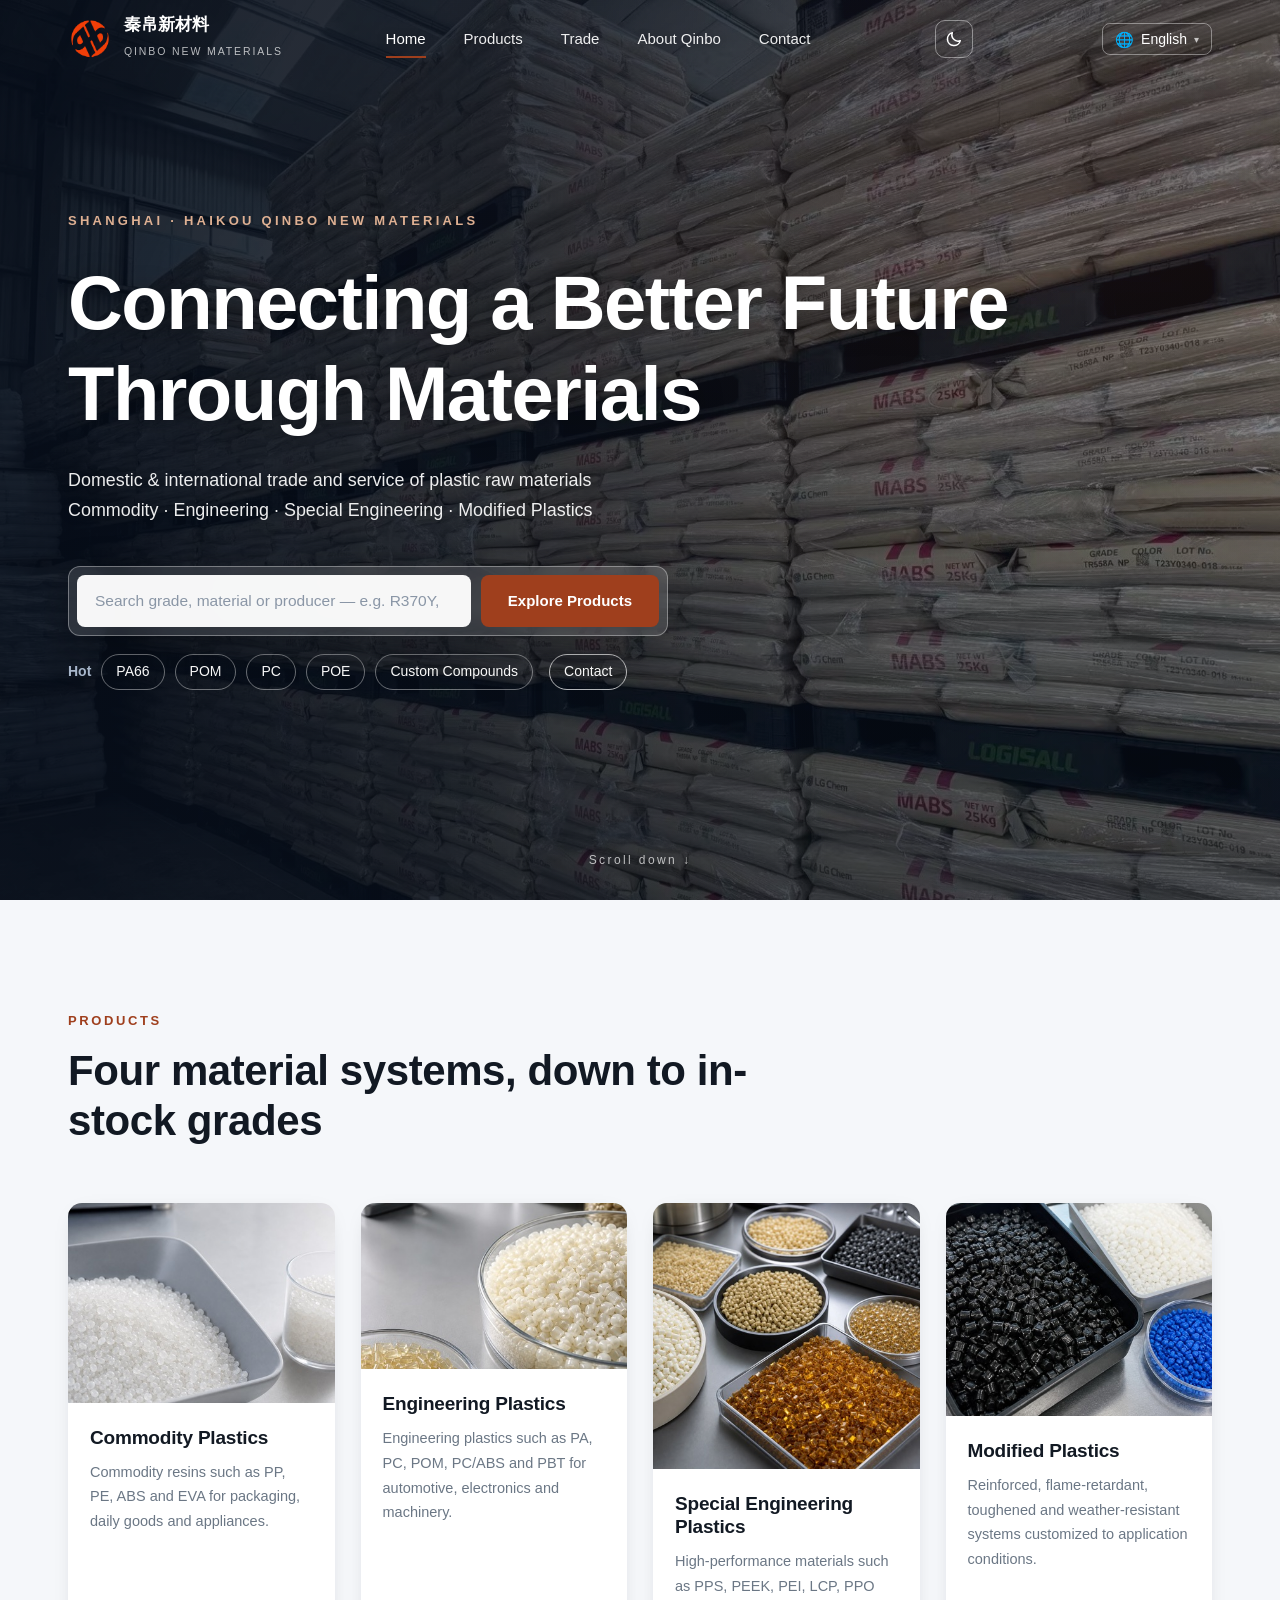
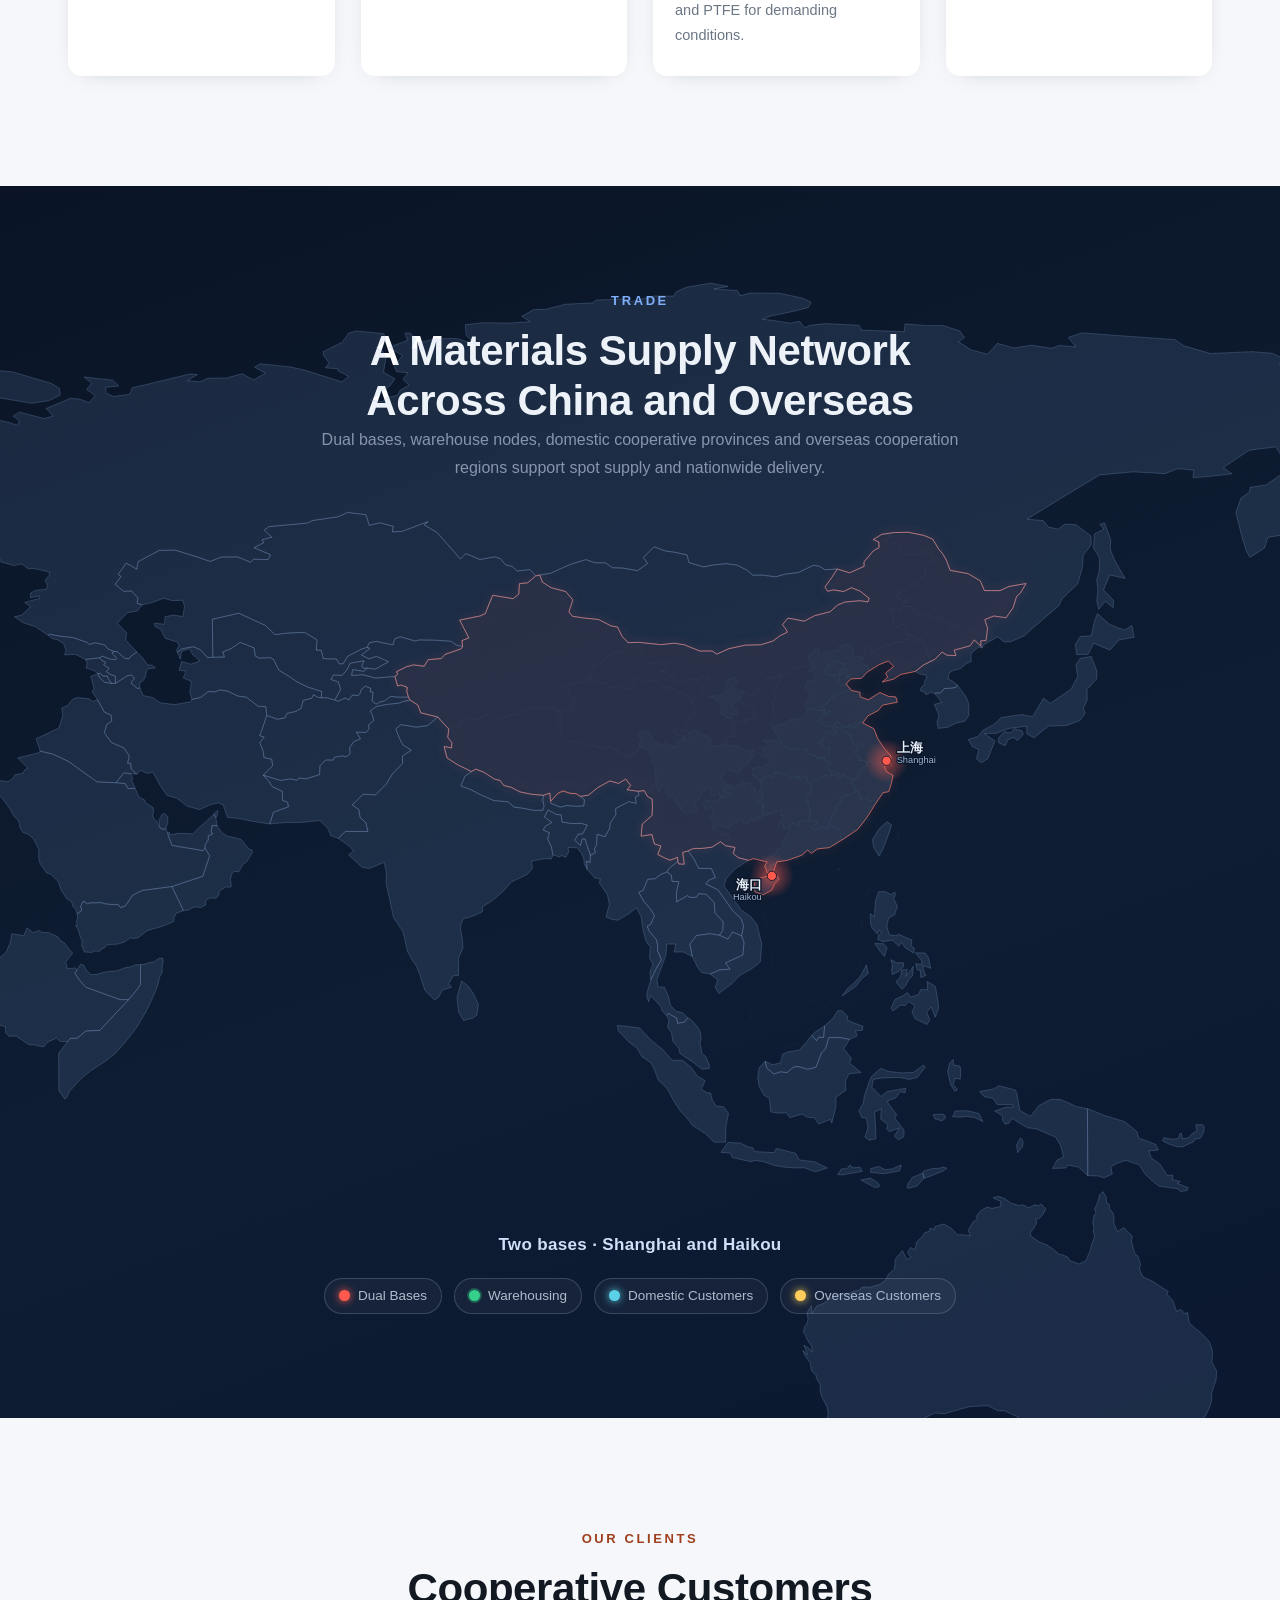
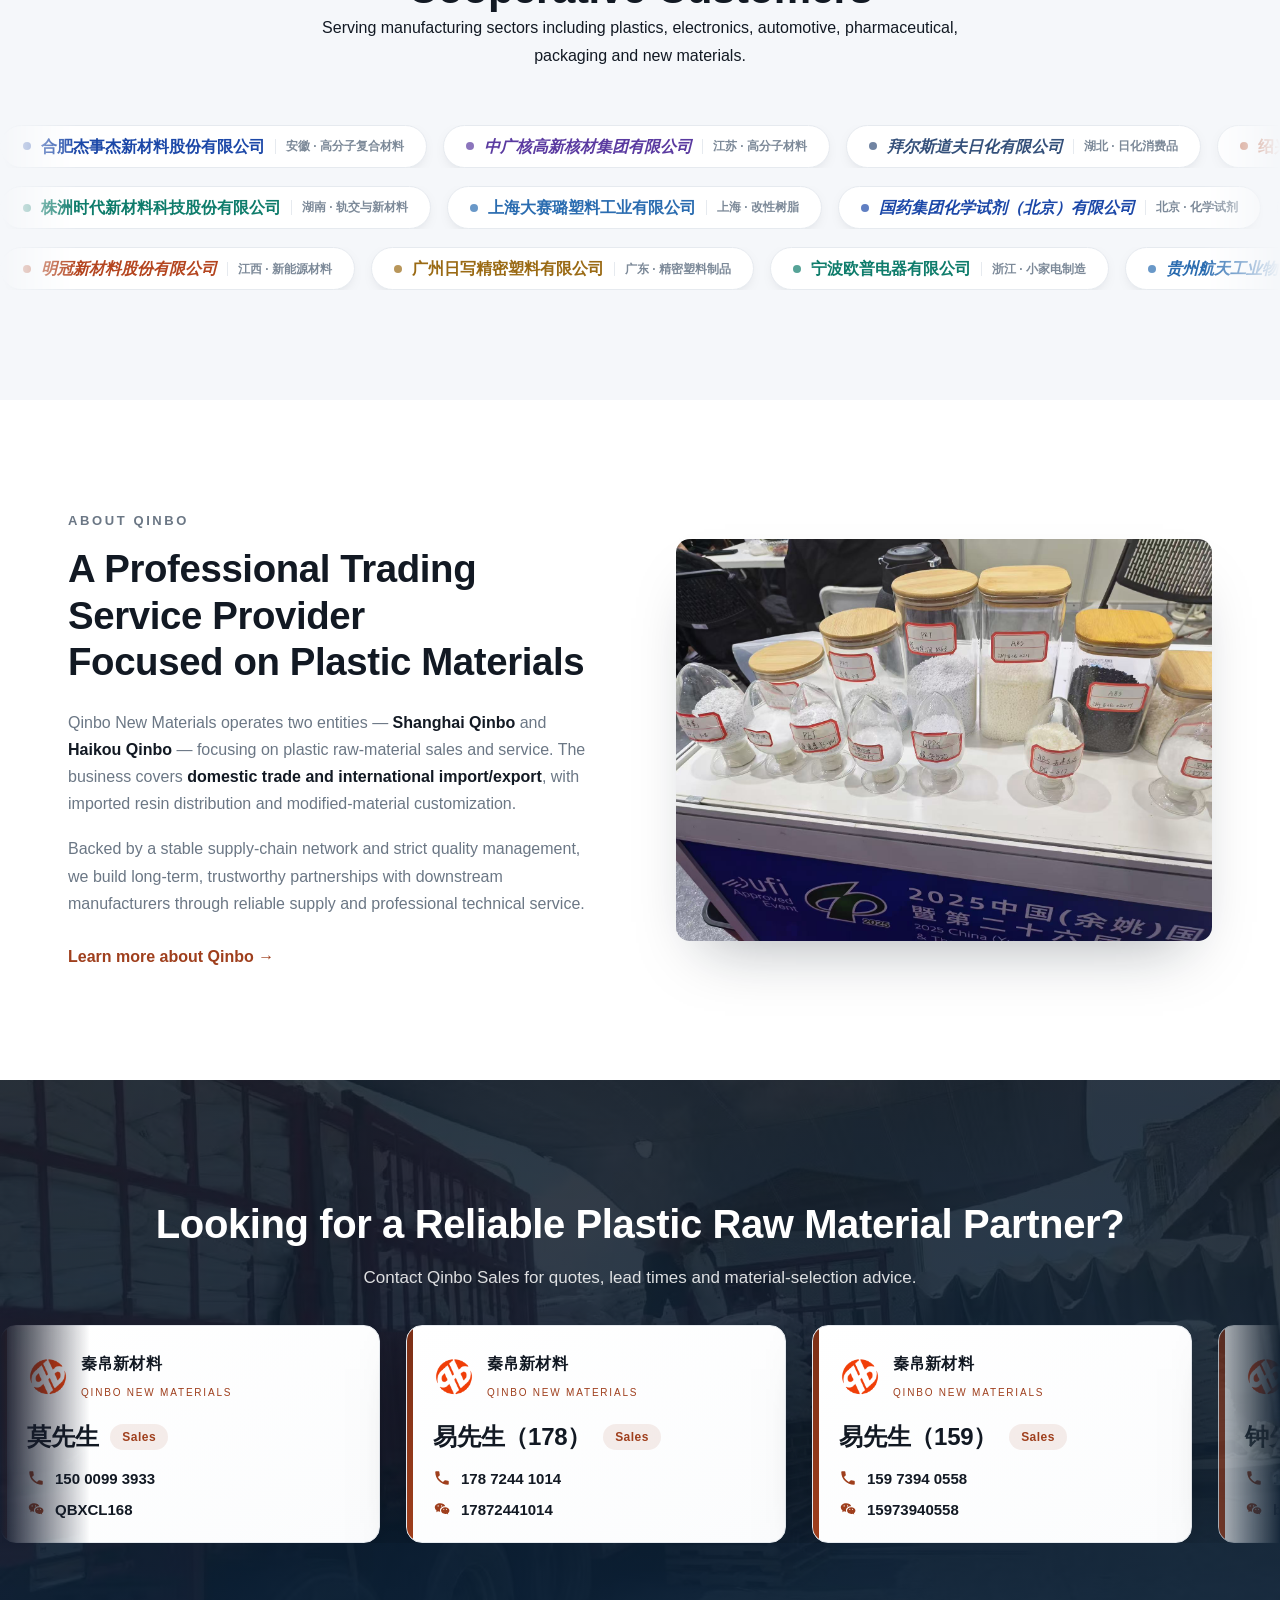
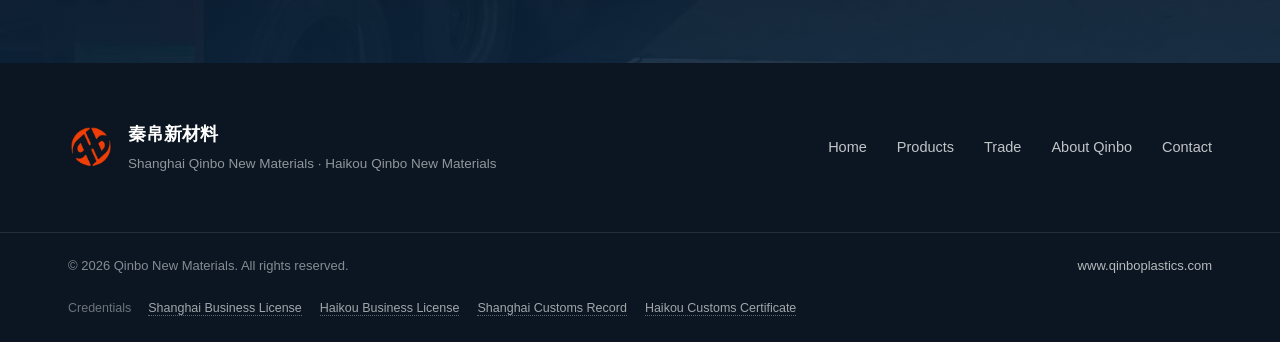
==== en/index.html @ c280f5f9 "Add theme toggle and homepage contact cards" ====
<!DOCTYPE html>
<html lang="en">
<head>
<meta charset="UTF-8" />
<meta name="viewport" content="width=device-width, initial-scale=1.0" />
<base href="../" />
<script>window.QB_LANG_HINT="en";</script>
<title>Qinbo New Materials | Plastic Raw Materials & Resin Trading Supplier</title>
<meta name="description" content="Qinbo New Materials supplies plastic raw materials for domestic and international trade, covering commodity plastics, engineering plastics, special engineering plastics and modified plastics with in-stock resin grades." />
<meta name="keywords" content="Qinbo New Materials,Qinbo Plastics,plastic raw materials,resin supplier,plastic supplier,engineering plastics,modified plastics,commodity plastics,plastic import export,China plastic trader" />
<meta name="robots" content="index, follow" />
<meta name="author" content="秦帛新材料" />
<link rel="canonical" href="https://www.qinboplastics.com/en/" />
<link rel="alternate" hreflang="zh-CN" href="https://www.qinboplastics.com/" />
<link rel="alternate" hreflang="en" href="https://www.qinboplastics.com/en/" />
<link rel="alternate" hreflang="x-default" href="https://www.qinboplastics.com/" />
<!-- Open Graph -->
<meta property="og:type" content="website" />
<meta property="og:site_name" content="秦帛新材料 QINBO NEW MATERIALS" />
<meta property="og:title" content="Qinbo New Materials | Plastic Raw Materials Supplier" />
<meta property="og:description" content="Plastic raw material supply, domestic and international resin trade, in-stock grades and material support." />
<meta property="og:url" content="https://www.qinboplastics.com/en/" />
<meta property="og:image" content="https://www.qinboplastics.com/assets/img/photos/real/hero-warehouse.jpg" />
<meta property="og:locale" content="en_US" />
<meta property="og:locale:alternate" content="zh_CN" />
<meta name="twitter:card" content="summary_large_image" />
<link rel="icon" href="assets/img/favicon.ico" sizes="any" />
<link rel="icon" type="image/png" href="assets/img/favicon-512.png" />
<link rel="apple-touch-icon" href="assets/img/apple-touch-icon.png" />
<link rel="stylesheet" href="assets/css/style.css" />
<script type="application/ld+json">
{
  "@context": "https://schema.org",
  "@type": "Organization",
  "name": "秦帛新材料",
  "alternateName": "QINBO NEW MATERIALS",
  "url": "https://www.qinboplastics.com/",
  "logo": "https://www.qinboplastics.com/assets/img/logo-classic.png",
  "description": "专注塑料原料的国内外贸易与服务，按通用塑料、工程塑料、特种工程塑料、改性塑料四大体系展示现货牌号。",
  "location": [
    { "@type": "Place", "name": "上海秦帛新材料", "address": { "@type": "PostalAddress", "addressLocality": "上海", "addressCountry": "CN" } },
    { "@type": "Place", "name": "海口秦帛新材料", "address": { "@type": "PostalAddress", "addressLocality": "海口", "addressCountry": "CN" } }
  ],
  "knowsAbout": ["塑料原料","通用塑料","工程塑料","特种工程塑料","改性塑料","塑料进出口贸易"]
}
</script>
</head>
<body>

<!-- ===== 顶部导航 ===== -->
<header class="site-header" id="siteHeader">
  <div class="container nav-inner">
    <a href="/en/" class="brand"><span class="brand-mark"><img class="logo-light" src="assets/img/logo-classic.png" alt="秦帛新材料 QB" /><img class="logo-dark" src="assets/img/logo-classic.png" alt="" aria-hidden="true" /></span>
      <span class="brand-text"><strong>秦帛新材料</strong><em>QINBO NEW MATERIALS</em></span>
    </a>
    <nav class="nav-menu" id="navMenu">
      <a href="/en/" class="active" data-i18n="nav.home">Home</a>
      <a href="/en/products.html" data-i18n="nav.products">Products</a>
      <a href="/en/trade.html" data-i18n="nav.trade">Trade</a>
      <a href="/en/about.html" data-i18n="nav.about">About Qinbo</a>
      <a href="/en/contact.html" data-i18n="nav.contact">Contact</a>
    </nav>
    <div class="lang-switch" id="langSwitch"></div>
    <button class="nav-toggle" id="navToggle" aria-label="菜单"><span></span><span></span><span></span></button>
  </div>
</header>

<!-- ===== HERO ===== -->
<section class="hero">
  <div class="hero-media">
    <img src="assets/img/photos/real/hero-warehouse.jpg" alt="秦帛新材料 塑料原料仓储" />
    <div class="hero-overlay"></div>
  </div>
  <div class="container hero-content">
    <p class="hero-eyebrow">SHANGHAI · HAIKOU QINBO NEW MATERIALS</p>
    <h1 data-i18n="home.heroTitle">Connecting a Better Future<br/>Through Materials</h1>
    <p class="hero-sub" data-i18n="home.heroSub">Domestic & international trade and service of plastic raw materials<br/>Commodity · Engineering · Special Engineering · Modified Plastics</p>
    <form class="hero-search" id="heroSearch" action="products.html" method="get" role="search">
      <input type="search" name="q" id="heroSearchInput" autocomplete="off"
        aria-label="搜索产品" data-i18n-attr="placeholder:home.searchPh"
        placeholder="Search grade, material or producer — e.g. R370Y, 8150, M90-44, Chimei" />
      <button type="submit" class="btn btn-primary" data-i18n="home.heroBtnProducts">Explore Products</button>
    </form>
    <div class="hero-quick">
      <span class="hq-label" data-i18n="home.hot">Hot</span>
      <a href="/en/products.html?q=PA66">PA66</a>
      <a href="/en/products.html?q=POM">POM</a>
      <a href="/en/products.html?q=PC">PC</a>
      <a href="/en/products.html?q=POE">POE</a>
      <a href="/en/products.html?cat=modified" data-i18n="home.hqCustom">Custom Compounds</a>
      <a href="/en/contact.html" class="hq-contact" data-i18n="nav.contact">Contact</a>
    </div>
  </div>
  <div class="hero-scroll" data-i18n="home.scroll">Scroll down ↓</div>
</section>

<!-- ===== 产品中心 ===== -->
<section class="section section-products" id="products">
  <div class="container">
    <div class="section-head reveal">
      <p class="eyebrow" data-i18n="nav.products">Products</p>
      <h2 data-i18n="home.productsTitle">Four material systems, down to in-stock grades</h2>
    </div>
    <div class="product-grid">
      <a href="/en/products.html?cat=commodity" class="product-card reveal">
        <div class="product-img"><img src="assets/img/photos/thumbs/category-commodity-thumb.jpg" width="420" height="420" loading="lazy" decoding="async" alt="通用塑料" /></div>
        <div class="product-body"><h3 data-i18n="cat.general.name">Commodity Plastics</h3><p data-i18n="cat.general.brief">Commodity resins such as PP, PE, ABS and EVA for packaging, daily goods and appliances.</p></div>
      </a>
      <a href="/en/products.html?cat=engineering" class="product-card reveal">
        <div class="product-img"><img src="assets/img/photos/thumbs/category-engineering-thumb.jpg" width="420" height="420" loading="lazy" decoding="async" alt="工程塑料" /></div>
        <div class="product-body"><h3 data-i18n="cat.engineering.name">Engineering Plastics</h3><p data-i18n="cat.engineering.brief">Engineering plastics such as PA, PC, POM, PC/ABS and PBT for automotive, electronics and machinery.</p></div>
      </a>
      <a href="/en/products.html?cat=special" class="product-card reveal">
        <div class="product-img"><img src="assets/img/photos/thumbs/category-special-thumb.jpg" width="420" height="420" loading="lazy" decoding="async" alt="特种工程塑料" /></div>
        <div class="product-body"><h3 data-i18n="cat.special.name">Special Engineering Plastics</h3><p data-i18n="cat.special.brief">High-performance materials such as PPS, PEEK, PEI, LCP, PPO and PTFE for demanding conditions.</p></div>
      </a>
      <a href="/en/products.html?cat=modified" class="product-card reveal">
        <div class="product-img"><img src="assets/img/photos/thumbs/category-modified-thumb.jpg" width="420" height="420" loading="lazy" decoding="async" alt="改性塑料" /></div>
        <div class="product-body"><h3 data-i18n="cat.modified.name">Modified Plastics</h3><p data-i18n="cat.modified.brief">Reinforced, flame-retardant, toughened and weather-resistant systems customized to application conditions.</p></div>
      </a>
    </div>
  </div>
</section>

<!-- ===== 国内外贸易 ===== -->
<section class="section-map">
  <div class="container">
    <div class="section-head reveal" style="text-align:center;margin-left:auto;margin-right:auto">
      <p class="eyebrow" data-i18n="nav.trade">Trade</p>
      <h2 data-i18n="home.tradeTitle">A Materials Supply Network Across China and Overseas</h2>
      <p data-i18n="home.tradeP">Dual bases, warehouse nodes, domestic cooperative provinces and overseas cooperation regions support spot supply and nationwide delivery.</p>
    </div>
    <div class="qbmap-wrap reveal">
      <div id="qbMap"></div>
      <p class="qbmap-caption" data-qbmap-caption>&nbsp;</p>
      <div class="qbmap-stages" hidden aria-hidden="true">
        <span data-qbmap-stage data-i18n="trade.mapStage1">Two bases · Shanghai and Haikou</span>
        <span data-qbmap-stage data-i18n="trade.mapStage2">Warehouse nodes · East China and Haikou delivery coordination</span>
        <span data-qbmap-stage data-i18n="trade.mapStage3">Domestic customers · cooperative provinces highlighted</span>
        <span data-qbmap-stage data-i18n="trade.mapStage4">Overseas customers · connected with major original manufacturers</span>
      </div>
      <div class="qbmap-legend" aria-label="供应版图筛选">
        <button type="button" data-qbmap-filter="base"><i class="lg-base"></i><span data-i18n="trade.mapLegBase">Dual Bases</span></button>
        <button type="button" data-qbmap-filter="wh"><i class="lg-wh"></i><span data-i18n="trade.mapLegWh">Warehousing</span></button>
        <button type="button" data-qbmap-filter="dom"><i class="lg-dom"></i><span data-i18n="trade.mapLegDom">Domestic Customers</span></button>
        <button type="button" data-qbmap-filter="intl"><i class="lg-intl"></i><span data-i18n="trade.mapLegIntl">Overseas Customers</span></button>
      </div>
    </div>
  </div>
</section>

<section class="section section-products">
  <div class="container">
    <div class="section-head reveal" style="text-align:center;margin-left:auto;margin-right:auto">
      <p class="eyebrow" data-i18n="trade.clientsEyebrow">Our Clients</p>
      <h2 data-i18n="trade.clientsTitle">Cooperative Customers</h2>
      <p data-i18n="trade.clientsDesc">Serving manufacturing sectors including plastics, electronics, automotive, pharmaceutical, packaging and new materials.</p>
    </div>
  </div>
  <div class="clients-wall" id="clientsWall" aria-label="合作客户"></div>
</section>

<!-- ===== 关于秦帛 ===== -->
<section class="section section-about" id="about">
  <div class="container about-grid">
    <div class="about-text reveal">
      <p class="eyebrow" data-i18n="home.aboutEyebrow">About Qinbo</p>
      <h2 data-i18n="home.aboutTitle">A Professional Trading Service Provider<br/>Focused on Plastic Materials</h2>
      <p data-i18n="home.aboutP1">Qinbo New Materials operates two entities — <strong>Shanghai Qinbo</strong> and <strong>Haikou Qinbo</strong> — focusing on plastic raw-material sales and service. The business covers <strong>domestic trade and international import/export</strong>, with imported resin distribution and modified-material customization.</p>
      <p data-i18n="home.aboutP2">Backed by a stable supply-chain network and strict quality management, we build long-term, trustworthy partnerships with downstream manufacturers through reliable supply and professional technical service.</p>
      <a href="/en/about.html" class="link-arrow" data-i18n="home.aboutMore">Learn more about Qinbo →</a>
    </div>
    <div class="about-media reveal">
      <img src="assets/img/photos/real/about-expo.jpg" alt="秦帛新材料 展会与客户交流" />
    </div>
  </div>
</section>

<!-- ===== CTA ===== -->
<section class="section-cta">
  <div class="cta-media"><img src="assets/img/photos/real/cta-logistics.jpg" alt="" /><div class="cta-overlay"></div></div>
  <div class="container cta-content reveal">
    <h2 data-i18n="home.ctaTitle">Looking for a Reliable Plastic Raw Material Partner?</h2>
    <p data-i18n="home.ctaSub">Contact Qinbo Sales for quotes, lead times and material-selection advice.</p>
  </div>
  <div class="bcards-marquee cta-bcards reveal" data-business-cards aria-label="Sales business cards"></div>
</section>

<!-- ===== 页脚 ===== -->
<footer class="site-footer">
  <div class="container footer-inner">
    <div class="footer-brand">
      <span class="brand-mark"><img src="assets/img/logo-classic.png" alt="秦帛新材料" /></span>
      <div><strong>秦帛新材料</strong><p data-i18n="footer.subjects">Shanghai Qinbo New Materials · Haikou Qinbo New Materials</p></div>
    </div>
    <nav class="footer-nav">
      <a href="/en/" data-i18n="nav.home">Home</a>
      <a href="/en/products.html" data-i18n="nav.products">Products</a>
      <a href="/en/trade.html" data-i18n="nav.trade">Trade</a>
      <a href="/en/about.html" data-i18n="nav.about">About Qinbo</a>
      <a href="/en/contact.html" data-i18n="nav.contact">Contact</a>
    </nav>
  </div>
  <div class="footer-bottom"><div class="container">
    <span data-i18n="footer.copyright">© 2026 Qinbo New Materials. All rights reserved.</span>
    <span><a href="http://www.qinboplastics.com">www.qinboplastics.com</a></span>
  </div></div>
</footer>

<script src="assets/js/main.js"></script>
<script src="assets/js/i18n.js?v=20260615-seo"></script>
<script src="assets/js/map-data.js"></script>
<script src="assets/js/china-province-data.js"></script>
<script src="assets/data/clients.js"></script>
<script src="assets/js/map.js"></script>
<script src="assets/js/clients.js"></script>
</body>
</html>
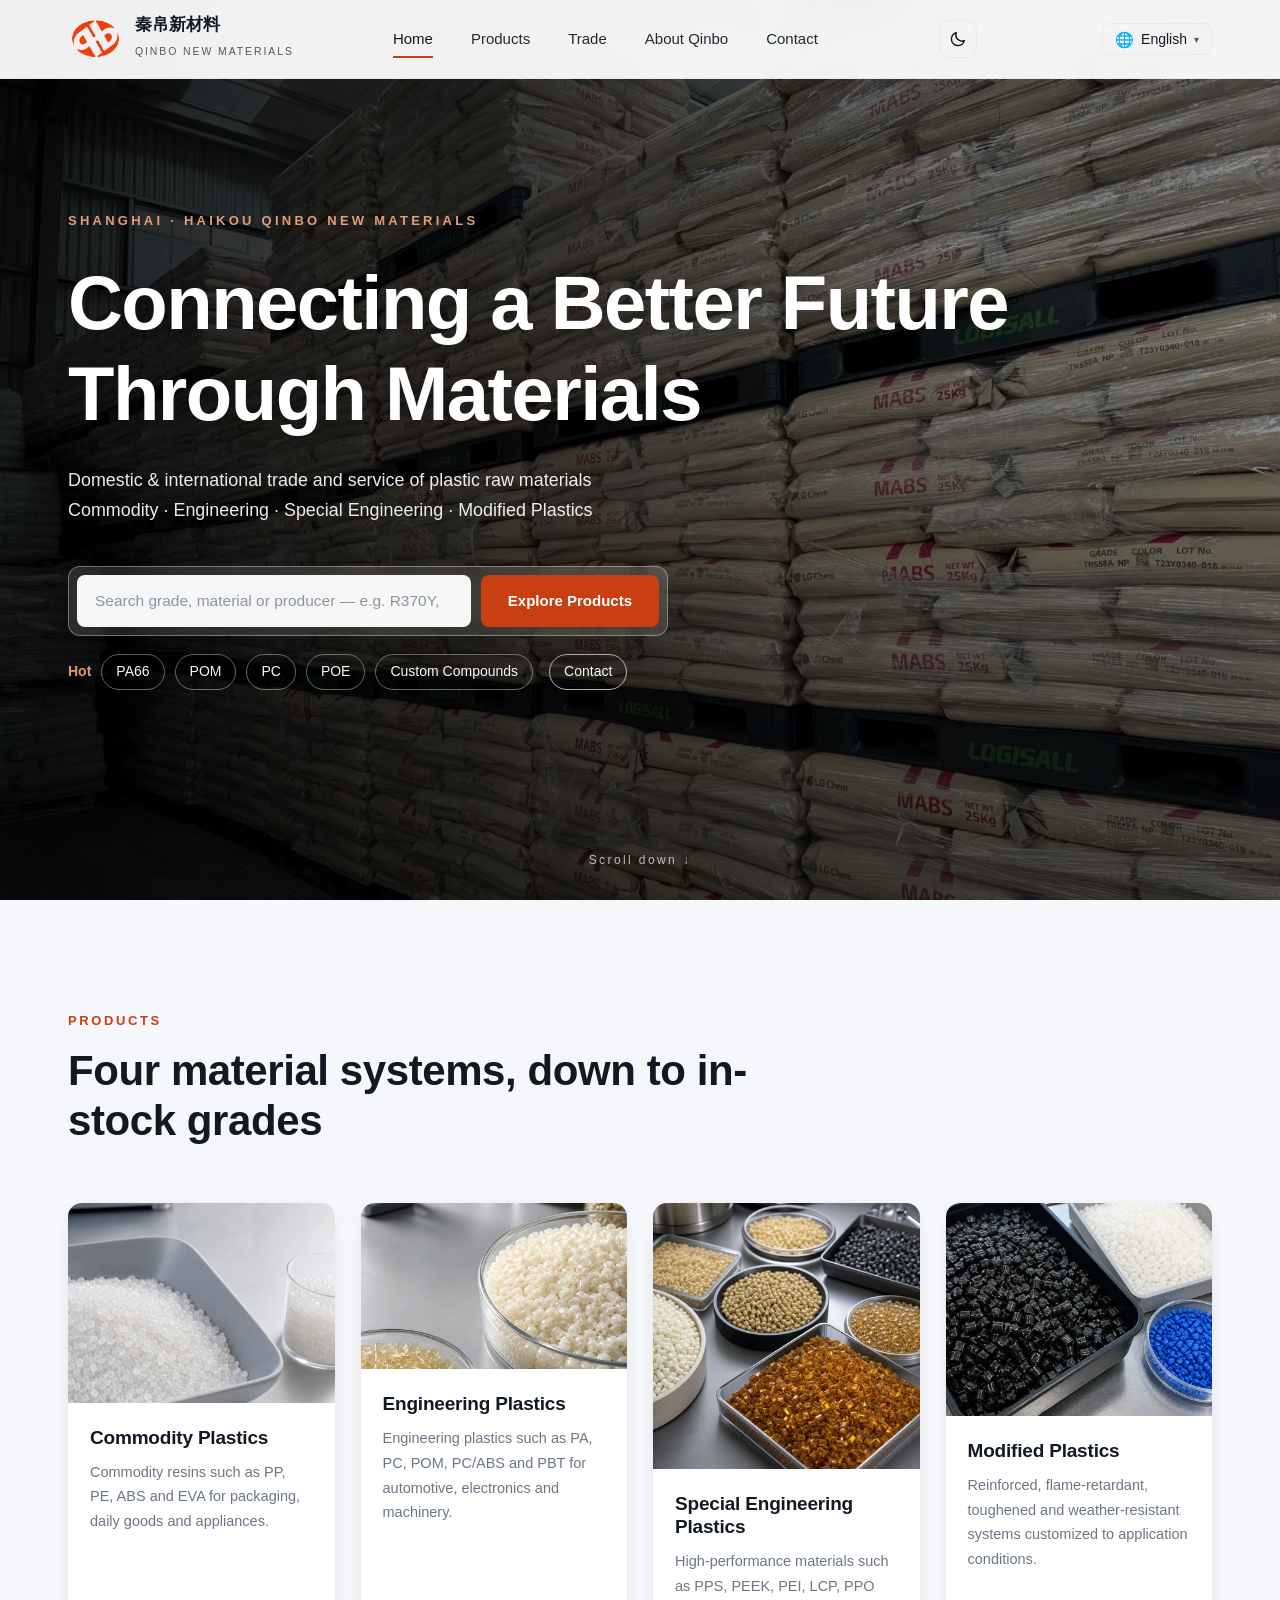
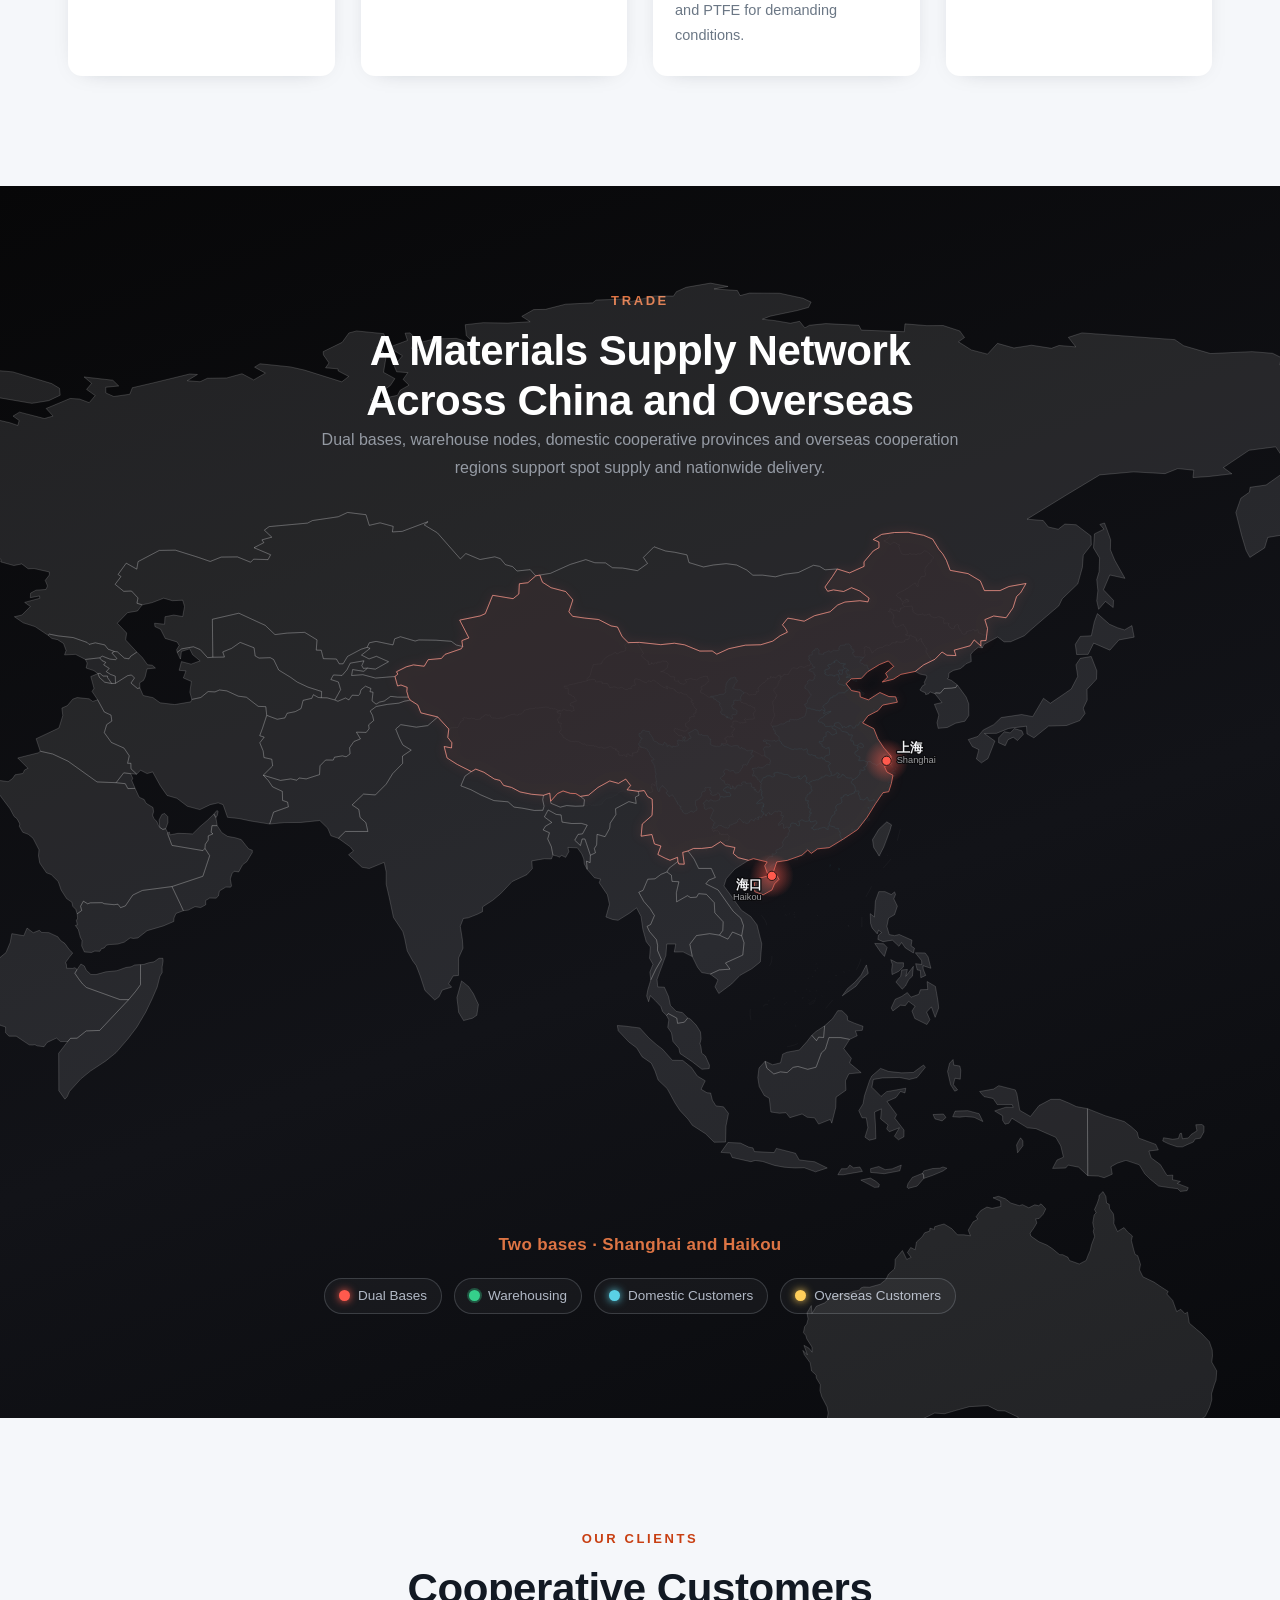
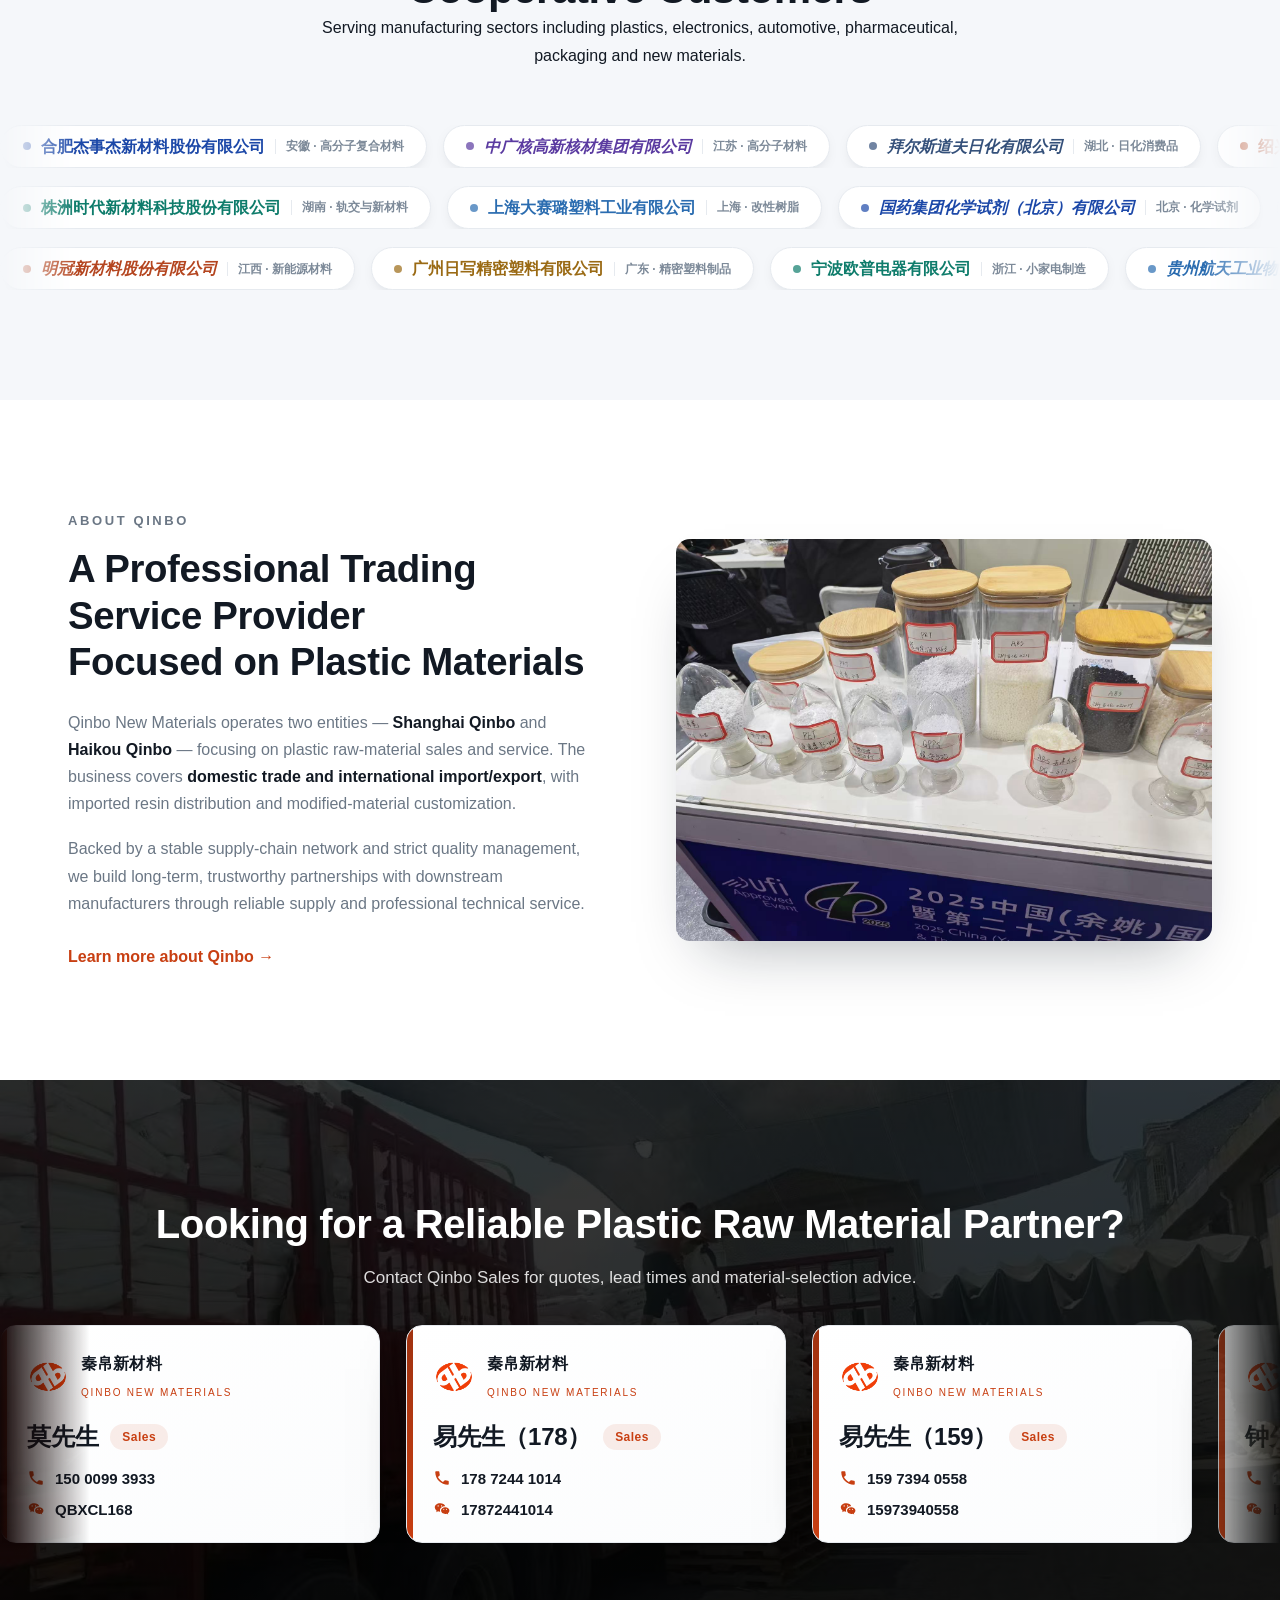
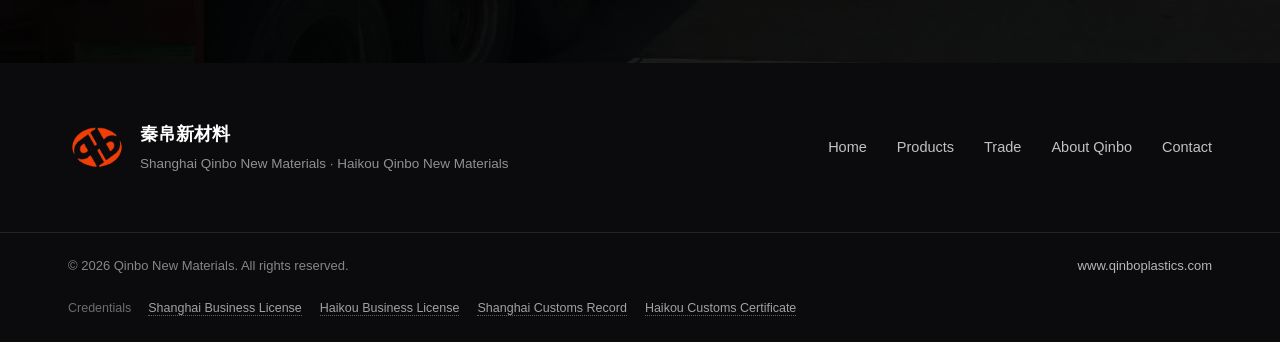
==== commit da943833: "style: refine theme colors and logos" ====
--- a/en/index.html
+++ b/en/index.html
@@ -27,7 +27,7 @@
 <link rel="icon" href="assets/img/favicon.ico" sizes="any" />
 <link rel="icon" type="image/png" href="assets/img/favicon-512.png" />
 <link rel="apple-touch-icon" href="assets/img/apple-touch-icon.png" />
-<link rel="stylesheet" href="assets/css/style.css" />
+<link rel="stylesheet" href="assets/css/style.css?v=20260617-theme" />
 <script type="application/ld+json">
 {
   "@context": "https://schema.org",
@@ -75,7 +75,7 @@
     <p class="hero-eyebrow">SHANGHAI · HAIKOU QINBO NEW MATERIALS</p>
     <h1 data-i18n="home.heroTitle">Connecting a Better Future<br/>Through Materials</h1>
     <p class="hero-sub" data-i18n="home.heroSub">Domestic & international trade and service of plastic raw materials<br/>Commodity · Engineering · Special Engineering · Modified Plastics</p>
-    <form class="hero-search" id="heroSearch" action="products.html" method="get" role="search">
+    <form class="hero-search" id="heroSearch" action="/en/products.html" method="get" role="search">
       <input type="search" name="q" id="heroSearchInput" autocomplete="off"
         aria-label="搜索产品" data-i18n-attr="placeholder:home.searchPh"
         placeholder="Search grade, material or producer — e.g. R370Y, 8150, M90-44, Chimei" />
@@ -207,7 +207,7 @@
   </div></div>
 </footer>
 
-<script src="assets/js/main.js"></script>
+<script src="assets/js/main.js?v=20260617-theme"></script>
 <script src="assets/js/i18n.js?v=20260615-seo"></script>
 <script src="assets/js/map-data.js"></script>
 <script src="assets/js/china-province-data.js"></script>
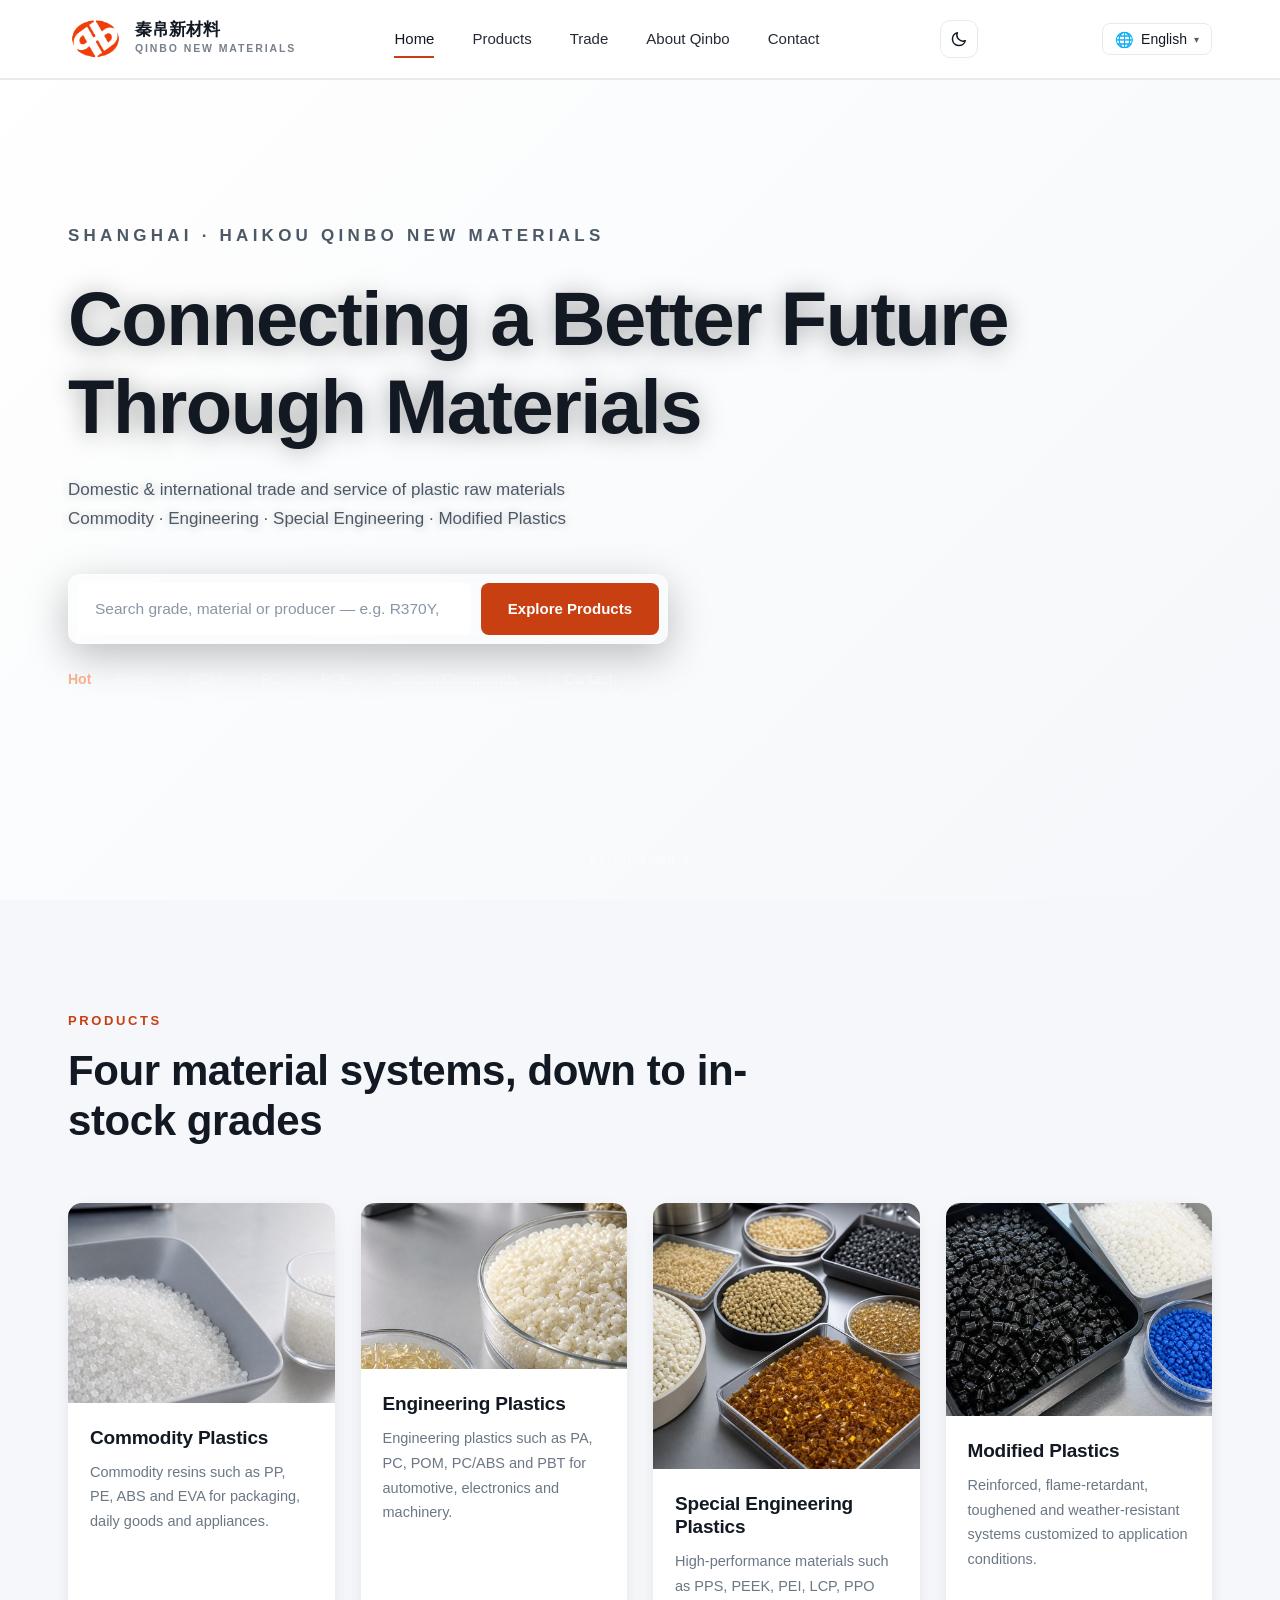
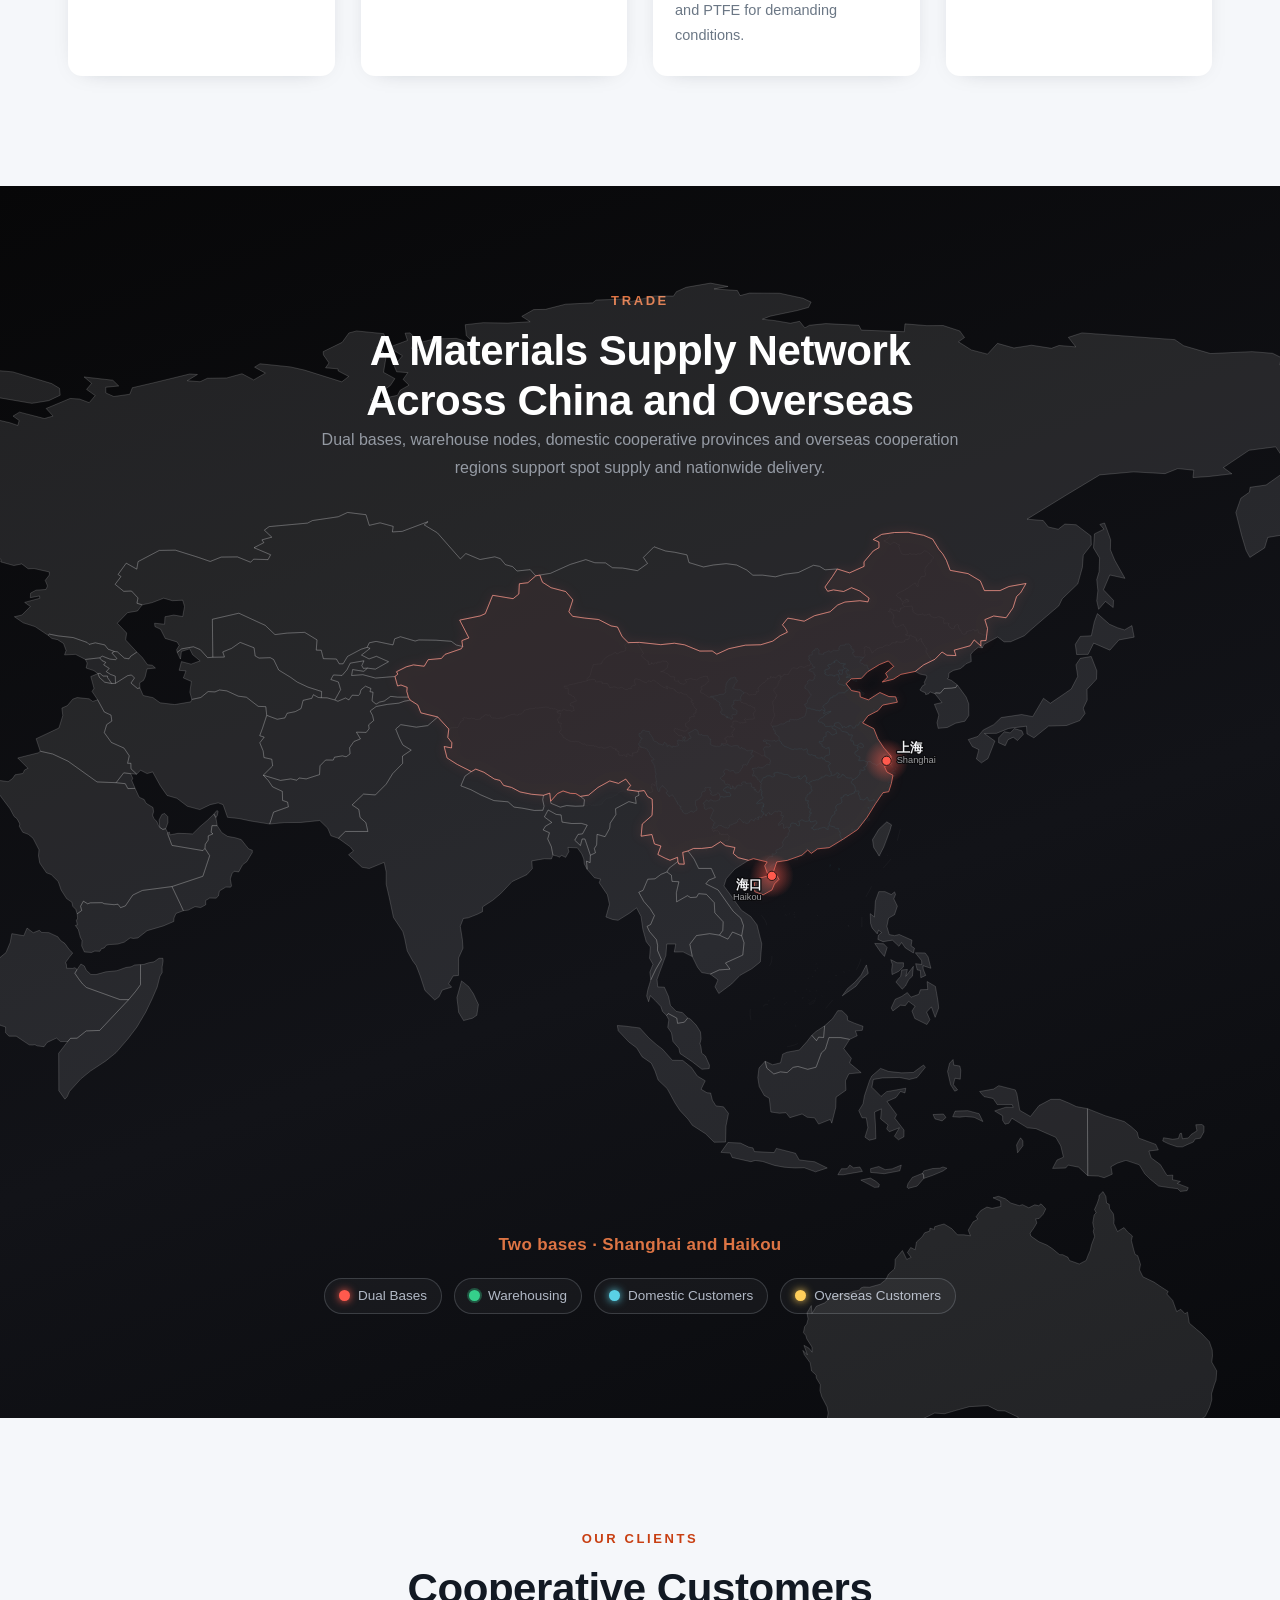
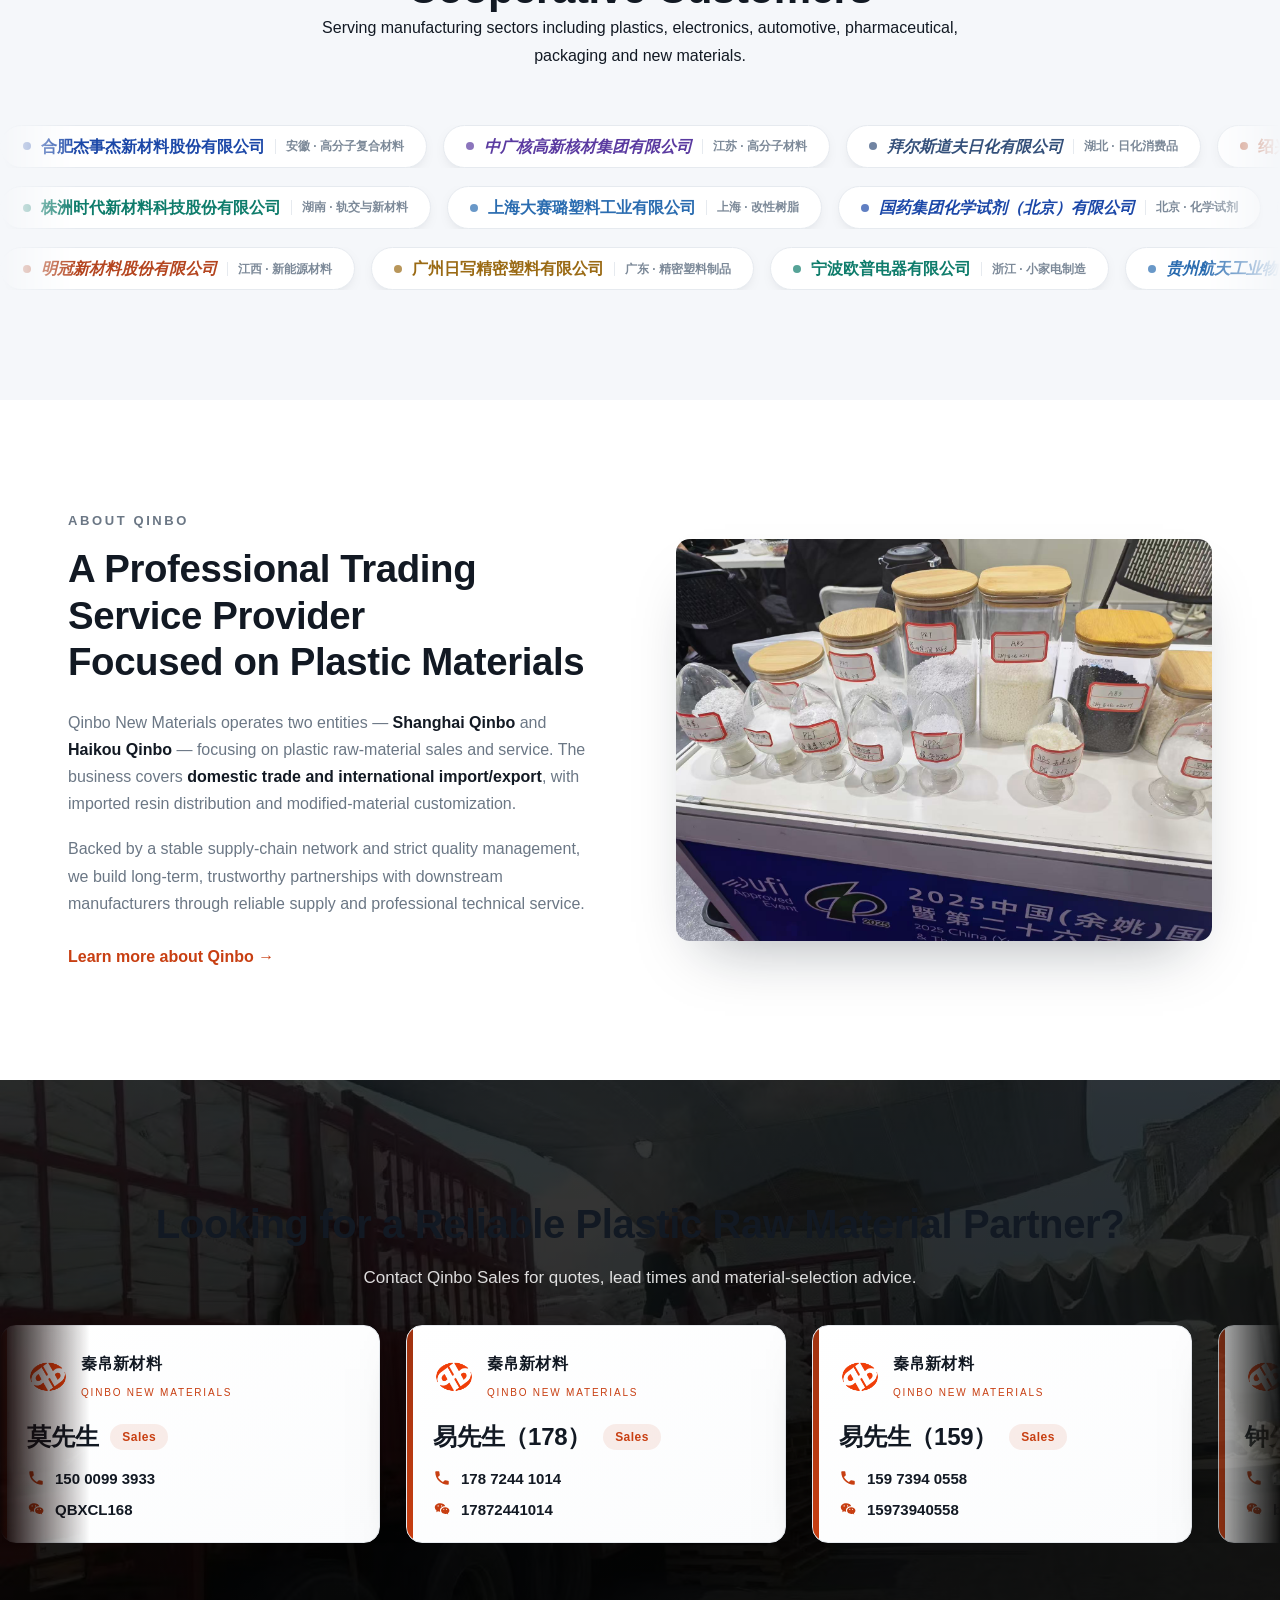
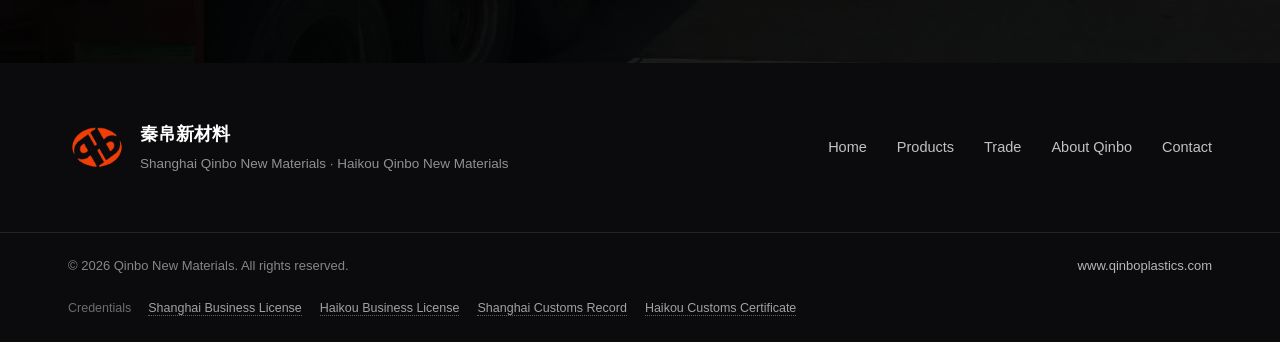
==== commit e45ba745: "fix(seo): 品牌实体强化 + 英文站资源加载兜底 + 部署侧 Content-Type - 10 个页面统一 JSON-LD Organization：以'上海秦帛新材料有限公司'为 lega" ====
--- a/en/index.html
+++ b/en/index.html
@@ -6,9 +6,10 @@
 <base href="../" />
 <script>window.QB_LANG_HINT="en";</script>
 <title>Qinbo New Materials | Plastic Raw Materials & Resin Trading Supplier</title>
-<meta name="description" content="Qinbo New Materials supplies plastic raw materials for domestic and international trade, covering commodity plastics, engineering plastics, special engineering plastics and modified plastics with in-stock resin grades." />
+<meta name="description" content="Qinbo New Materials (legal entity: 上海秦帛新材料有限公司 / Shanghai Qinbo New Materials Co., Ltd.) supplies plastic raw materials and resin grades for domestic and international trade, covering commodity, engineering, special engineering and modified plastics." />
 <meta name="keywords" content="Qinbo New Materials,Qinbo Plastics,plastic raw materials,resin supplier,plastic supplier,engineering plastics,modified plastics,commodity plastics,plastic import export,China plastic trader" />
 <meta name="robots" content="index, follow" />
+<meta http-equiv="content-language" content="en" />
 <meta name="author" content="秦帛新材料" />
 <link rel="canonical" href="https://www.qinboplastics.com/en/" />
 <link rel="alternate" hreflang="zh-CN" href="https://www.qinboplastics.com/" />
@@ -27,21 +28,92 @@
 <link rel="icon" href="assets/img/favicon.ico" sizes="any" />
 <link rel="icon" type="image/png" href="assets/img/favicon-512.png" />
 <link rel="apple-touch-icon" href="assets/img/apple-touch-icon.png" />
+<style id="qb-critical">
+:root{--ink:#121923;--ink-2:#263241;--ink-soft:#3f4b5a;--accent:#c83f12;--accent-2:#dd7444;--gray:#6b7785;--line:#e6eaef;--bg:#ffffff;--bg-soft:#f5f7fa;--maxw:1200px}
+*{margin:0;padding:0;box-sizing:border-box}
+html{scroll-behavior:smooth}
+body{font-family:"PingFang SC","Microsoft YaHei","Hiragino Sans GB",-apple-system,BlinkMacSystemFont,"Segoe UI",Roboto,Helvetica,Arial,sans-serif;color:var(--ink);background:var(--bg);line-height:1.7;-webkit-font-smoothing:antialiased;font-size:16px;margin:0}
+img{display:block;max-width:100%;height:auto}
+a{color:inherit;text-decoration:none}
+.container{width:100%;max-width:var(--maxw);margin:0 auto;padding:0 28px}
+h1,h2,h3{line-height:1.2;font-weight:700;letter-spacing:-.01em;color:var(--ink)}
+.site-header{position:sticky;top:0;z-index:50;background:rgba(255,255,255,.94);backdrop-filter:saturate(180%) blur(10px);border-bottom:1px solid var(--line)}
+.nav-inner{display:flex;align-items:center;justify-content:space-between;padding:14px 0;gap:24px}
+.brand{display:flex;align-items:center;gap:10px;font-weight:700}
+.brand-text strong{display:block;font-size:18px}
+.brand-text em{display:block;font-size:11px;font-style:normal;color:var(--ink-soft);letter-spacing:.05em}
+.nav-menu{display:flex;gap:6px;align-items:center}
+.nav-menu a{padding:8px 12px;border-radius:8px;color:var(--ink-2);font-size:14px;font-weight:500}
+.hero,.page-banner{padding:80px 0 60px;background:linear-gradient(135deg,#fff 0%,var(--bg-soft) 100%)}
+.hero h1,.page-banner h1{font-size:44px;line-height:1.15;margin:0 0 16px}
+.hero p,.page-banner p{font-size:17px;color:var(--ink-soft);max-width:680px}
+.qb-load-fail{display:none;position:fixed;left:0;right:0;bottom:0;padding:10px 16px;background:#fff8e1;color:#7a5b00;border-top:1px solid #f0d479;font-size:13px;z-index:9999;text-align:center}
+.qb-load-fail.show{display:block}
+@media (max-width:768px){.container{padding:0 16px}.nav-menu{display:none}.hero h1,.page-banner h1{font-size:30px}}
+</style>
+<script>
+// 资源加载失败兜底：CSS、JS、字体 任意一个超过 8s 还没就绪，给用户一个轻提示
+(function(){
+  var failed = [];
+  function markFail(kind){
+    return function(){
+      failed.push(kind);
+      if(failed.length === 1){
+        var el = document.createElement('div');
+        el.className = 'qb-load-fail show';
+        el.textContent = '页面资源加载缓慢，部分样式可能未生效。点击刷新或检查网络。';
+        document.body && document.body.appendChild(el);
+      }
+    };
+  }
+  // 监听 link.onerror
+  document.addEventListener('DOMContentLoaded', function(){
+    var links = document.querySelectorAll('link[rel="stylesheet"]');
+    links.forEach(function(l){
+      l.addEventListener('error', markFail('css'));
+    });
+    var scripts = document.querySelectorAll('script[src]');
+    scripts.forEach(function(s){
+      s.addEventListener('error', markFail('js'));
+    });
+  });
+})();
+</script>
+
 <link rel="stylesheet" href="assets/css/style.css?v=20260617-theme" />
 <script type="application/ld+json">
 {
   "@context": "https://schema.org",
   "@type": "Organization",
-  "name": "秦帛新材料",
-  "alternateName": "QINBO NEW MATERIALS",
-  "url": "https://www.qinboplastics.com/",
+  "name": "Qinbo New Materials",
+  "legalName": "上海秦帛新材料有限公司",
+  "alternateName": ["Qinbo Plastics","Qinbo","QINBO","QINBO NEW MATERIALS","秦帛新材料","秦帛"],
+  "url": "https://www.qinboplastics.com/en/",
   "logo": "https://www.qinboplastics.com/assets/img/logo-classic.png",
-  "description": "专注塑料原料的国内外贸易与服务，按通用塑料、工程塑料、特种工程塑料、改性塑料四大体系展示现货牌号。",
+  "image": "https://www.qinboplastics.com/assets/img/photos/real/hero-warehouse.jpg",
+  "description": "Qinbo New Materials (legal entity: 上海秦帛新材料有限公司 / Shanghai Qinbo New Materials Co., Ltd.) supplies plastic raw materials and resin grades for domestic and international trade.",
+  "foundingDate": "2018",
+  "areaServed": ["CN","Asia","Europe","North America","Middle East"],
+  "knowsLanguage": ["zh-CN","en"],
+  "address": {
+    "@type": "PostalAddress",
+    "streetAddress": "上海市奉贤区",
+    "addressLocality": "Shanghai",
+    "addressRegion": "Shanghai",
+    "addressCountry": "CN"
+  },
+  "contactPoint": [{
+    "@type": "ContactPoint",
+    "telephone": "+86-21-0000-0000",
+    "contactType": "sales",
+    "areaServed": ["CN","Asia","Europe","North America","Middle East"],
+    "availableLanguage": ["Chinese","English"]
+  }],
   "location": [
-    { "@type": "Place", "name": "上海秦帛新材料", "address": { "@type": "PostalAddress", "addressLocality": "上海", "addressCountry": "CN" } },
-    { "@type": "Place", "name": "海口秦帛新材料", "address": { "@type": "PostalAddress", "addressLocality": "海口", "addressCountry": "CN" } }
+    { "@type": "Place", "name": "上海秦帛新材料有限公司", "address": { "@type": "PostalAddress", "addressLocality": "Shanghai", "addressCountry": "CN" } },
+    { "@type": "Place", "name": "海口秦帛新材料", "address": { "@type": "PostalAddress", "addressLocality": "Haikou", "addressCountry": "CN" } }
   ],
-  "knowsAbout": ["塑料原料","通用塑料","工程塑料","特种工程塑料","改性塑料","塑料进出口贸易"]
+  "knowsAbout": ["plastic raw materials","commodity plastics","engineering plastics","special engineering plastics","modified plastics","resin import export","PP","PE","ABS","POM","PA","PC","PC/ABS","PBT","PPS","POE","EVA"]
 }
 </script>
 </head>
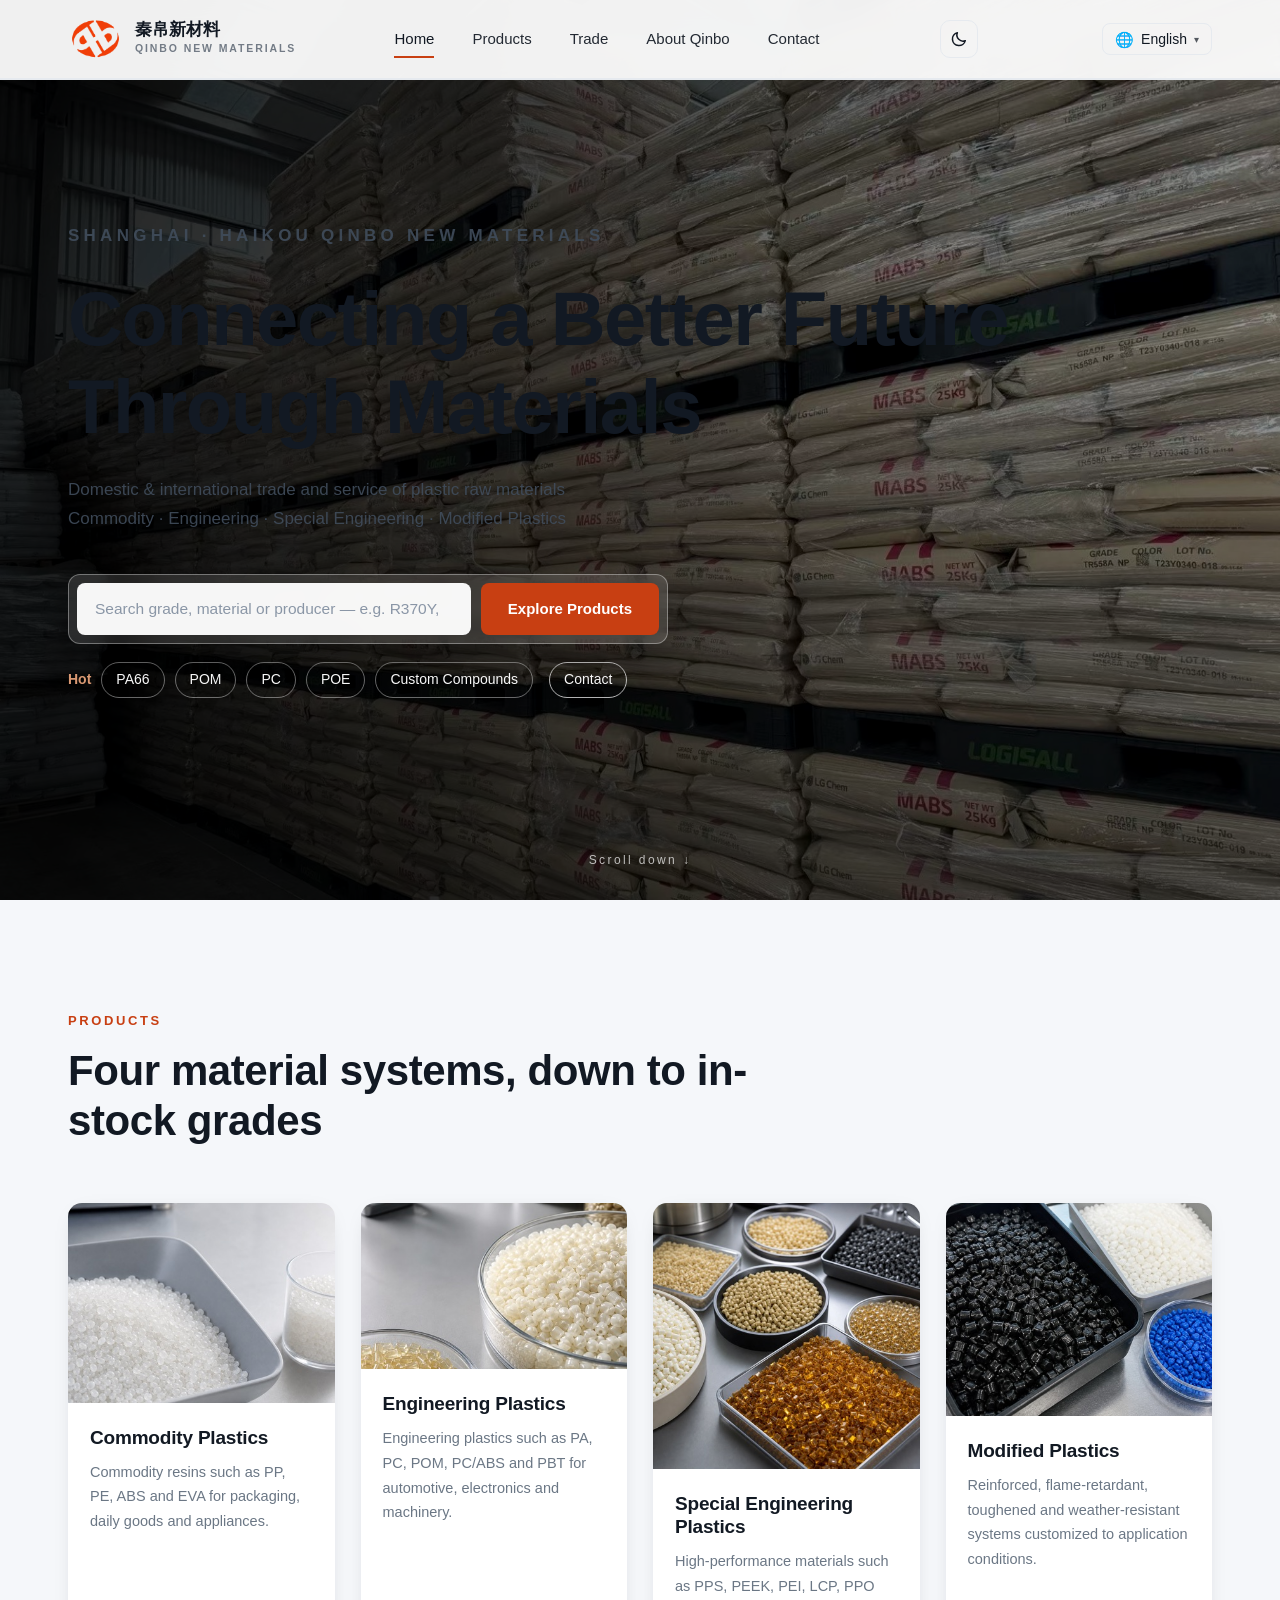
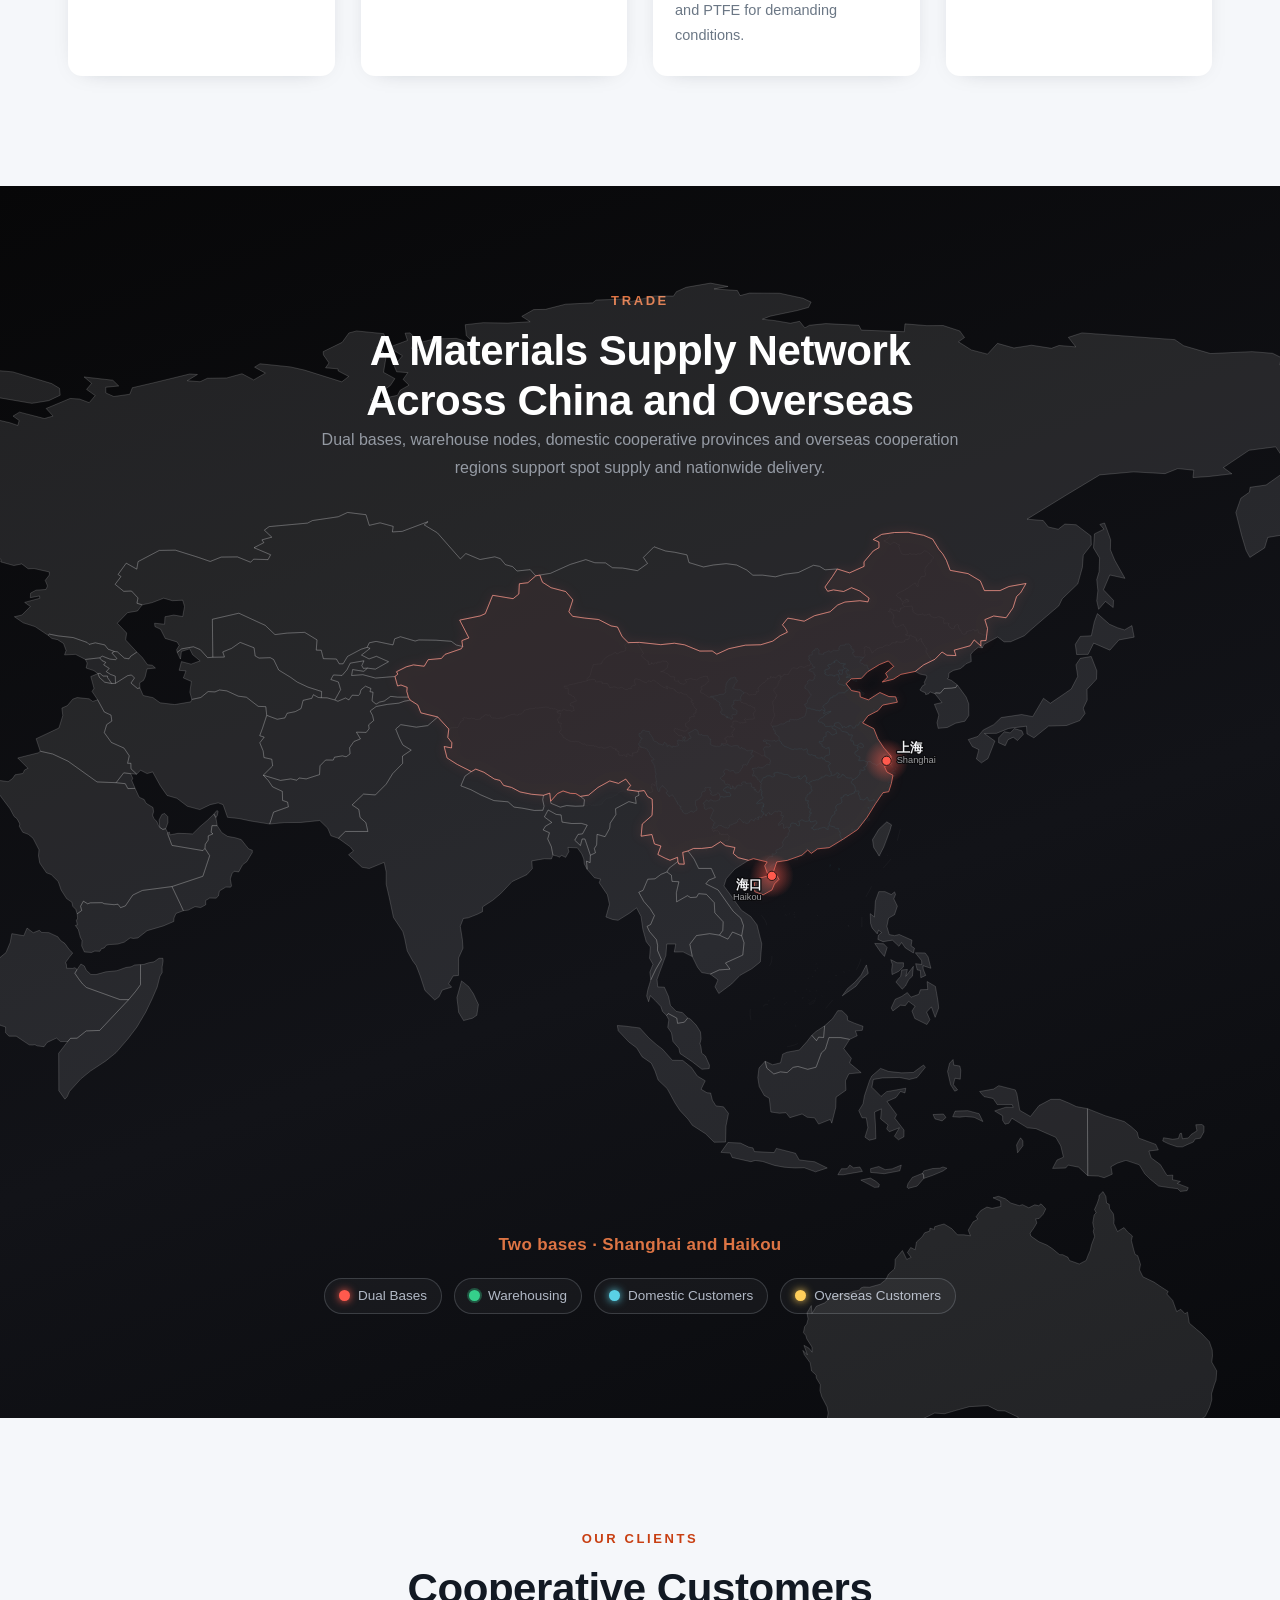
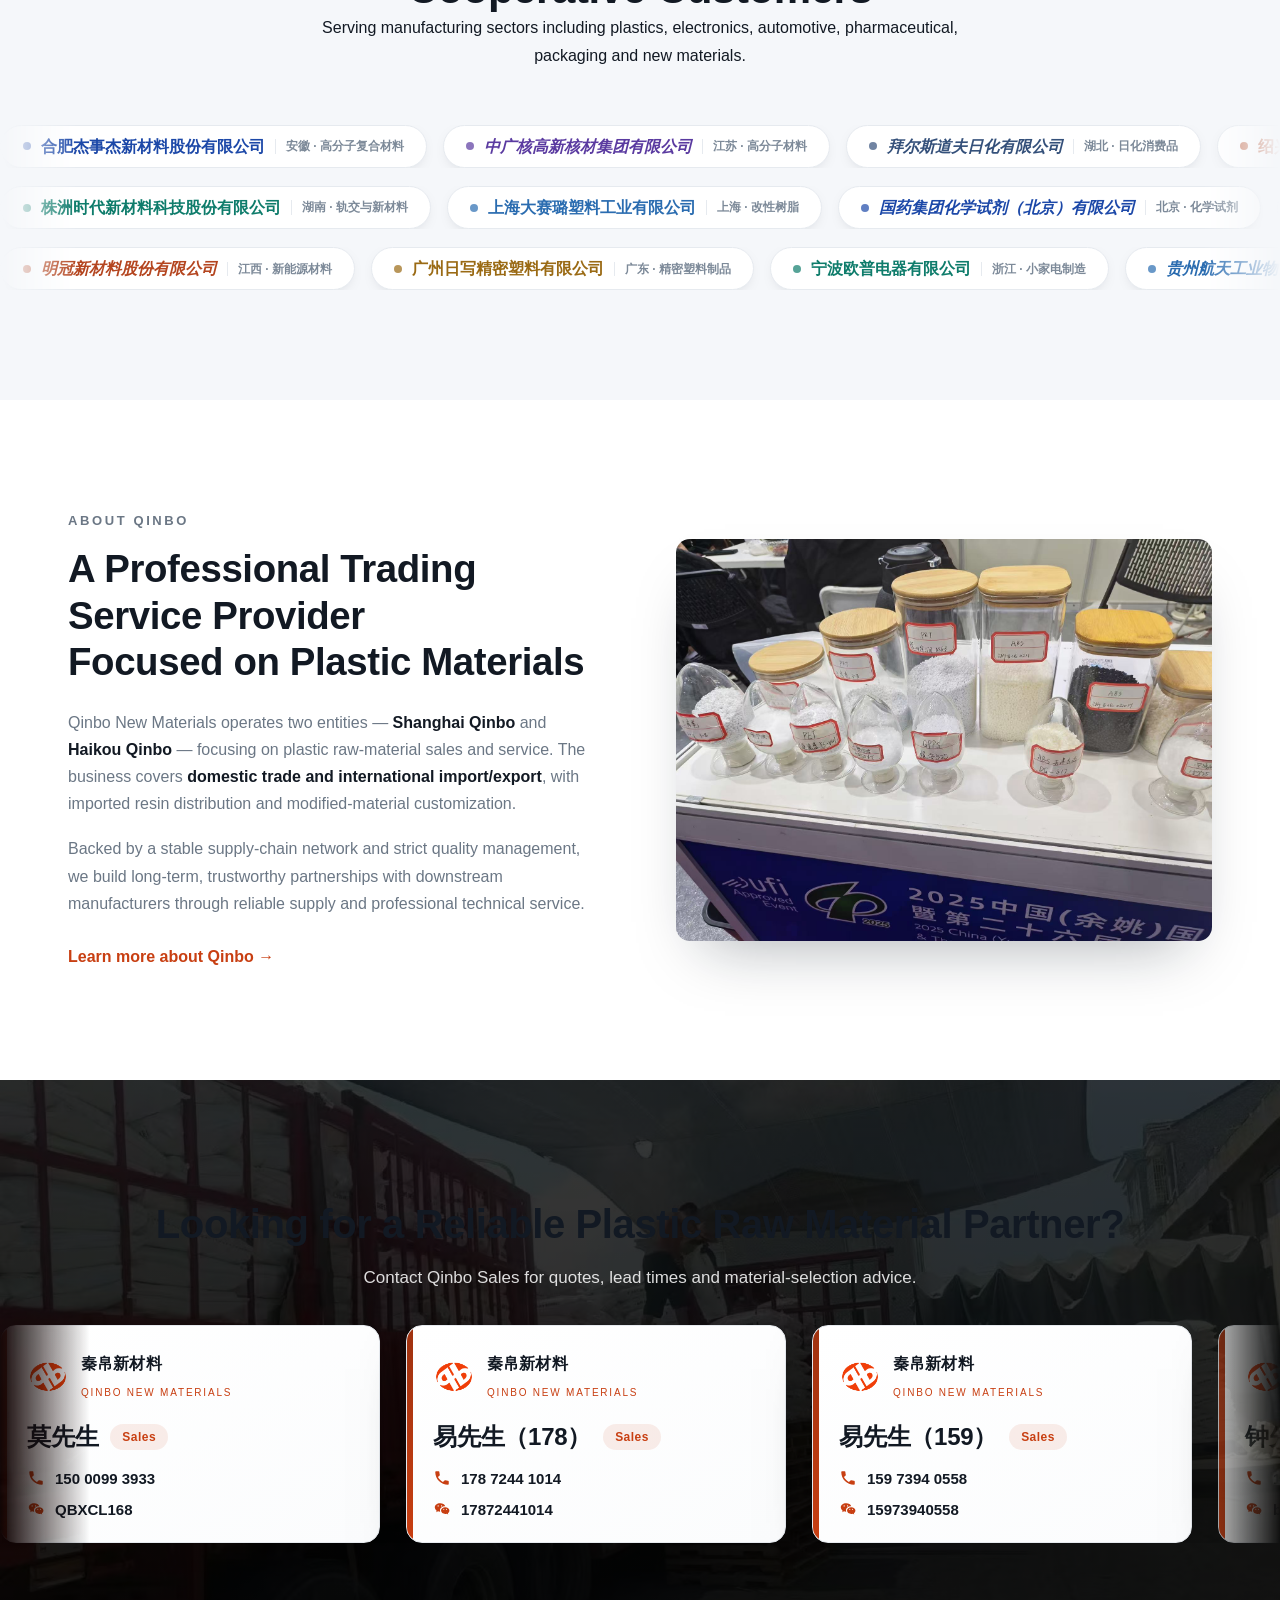
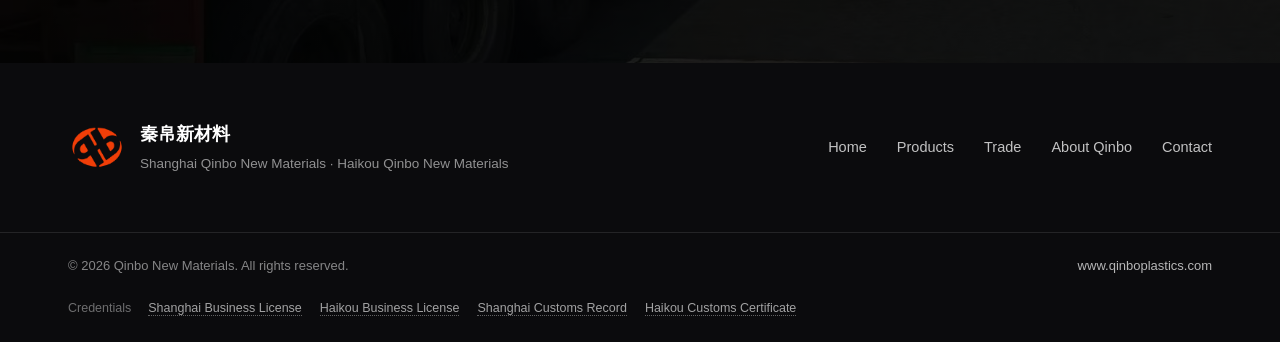
==== commit ef7cca5d: "fix(hero): 修首页 hero 图被 critical CSS 渐变 + z-index:-1 压到 body 后面的回归 - assets/css/style.css: .hero-medi" ====
--- a/en/index.html
+++ b/en/index.html
@@ -44,7 +44,7 @@
 .brand-text em{display:block;font-size:11px;font-style:normal;color:var(--ink-soft);letter-spacing:.05em}
 .nav-menu{display:flex;gap:6px;align-items:center}
 .nav-menu a{padding:8px 12px;border-radius:8px;color:var(--ink-2);font-size:14px;font-weight:500}
-.hero,.page-banner{padding:80px 0 60px;background:linear-gradient(135deg,#fff 0%,var(--bg-soft) 100%)}
+.hero,.page-banner{padding:80px 0 60px;background:var(--bg-soft)}
 .hero h1,.page-banner h1{font-size:44px;line-height:1.15;margin:0 0 16px}
 .hero p,.page-banner p{font-size:17px;color:var(--ink-soft);max-width:680px}
 .qb-load-fail{display:none;position:fixed;left:0;right:0;bottom:0;padding:10px 16px;background:#fff8e1;color:#7a5b00;border-top:1px solid #f0d479;font-size:13px;z-index:9999;text-align:center}
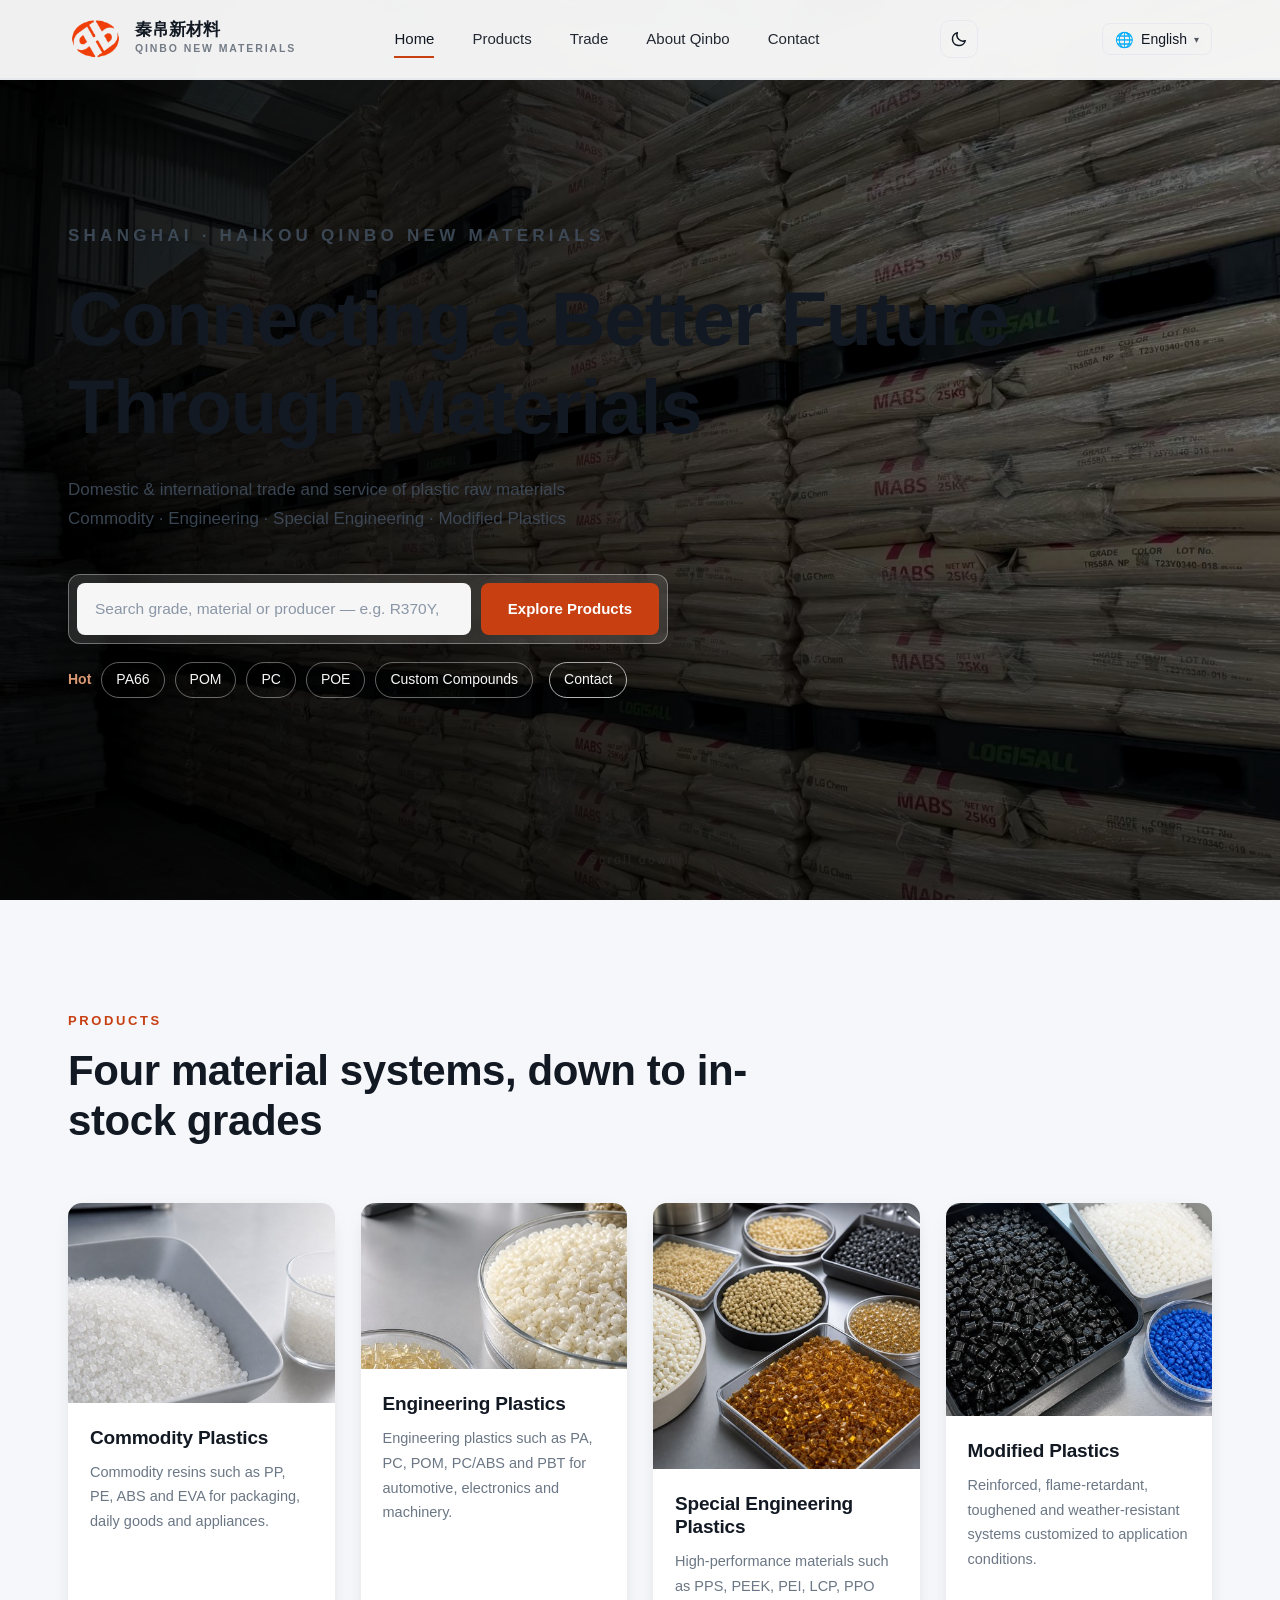
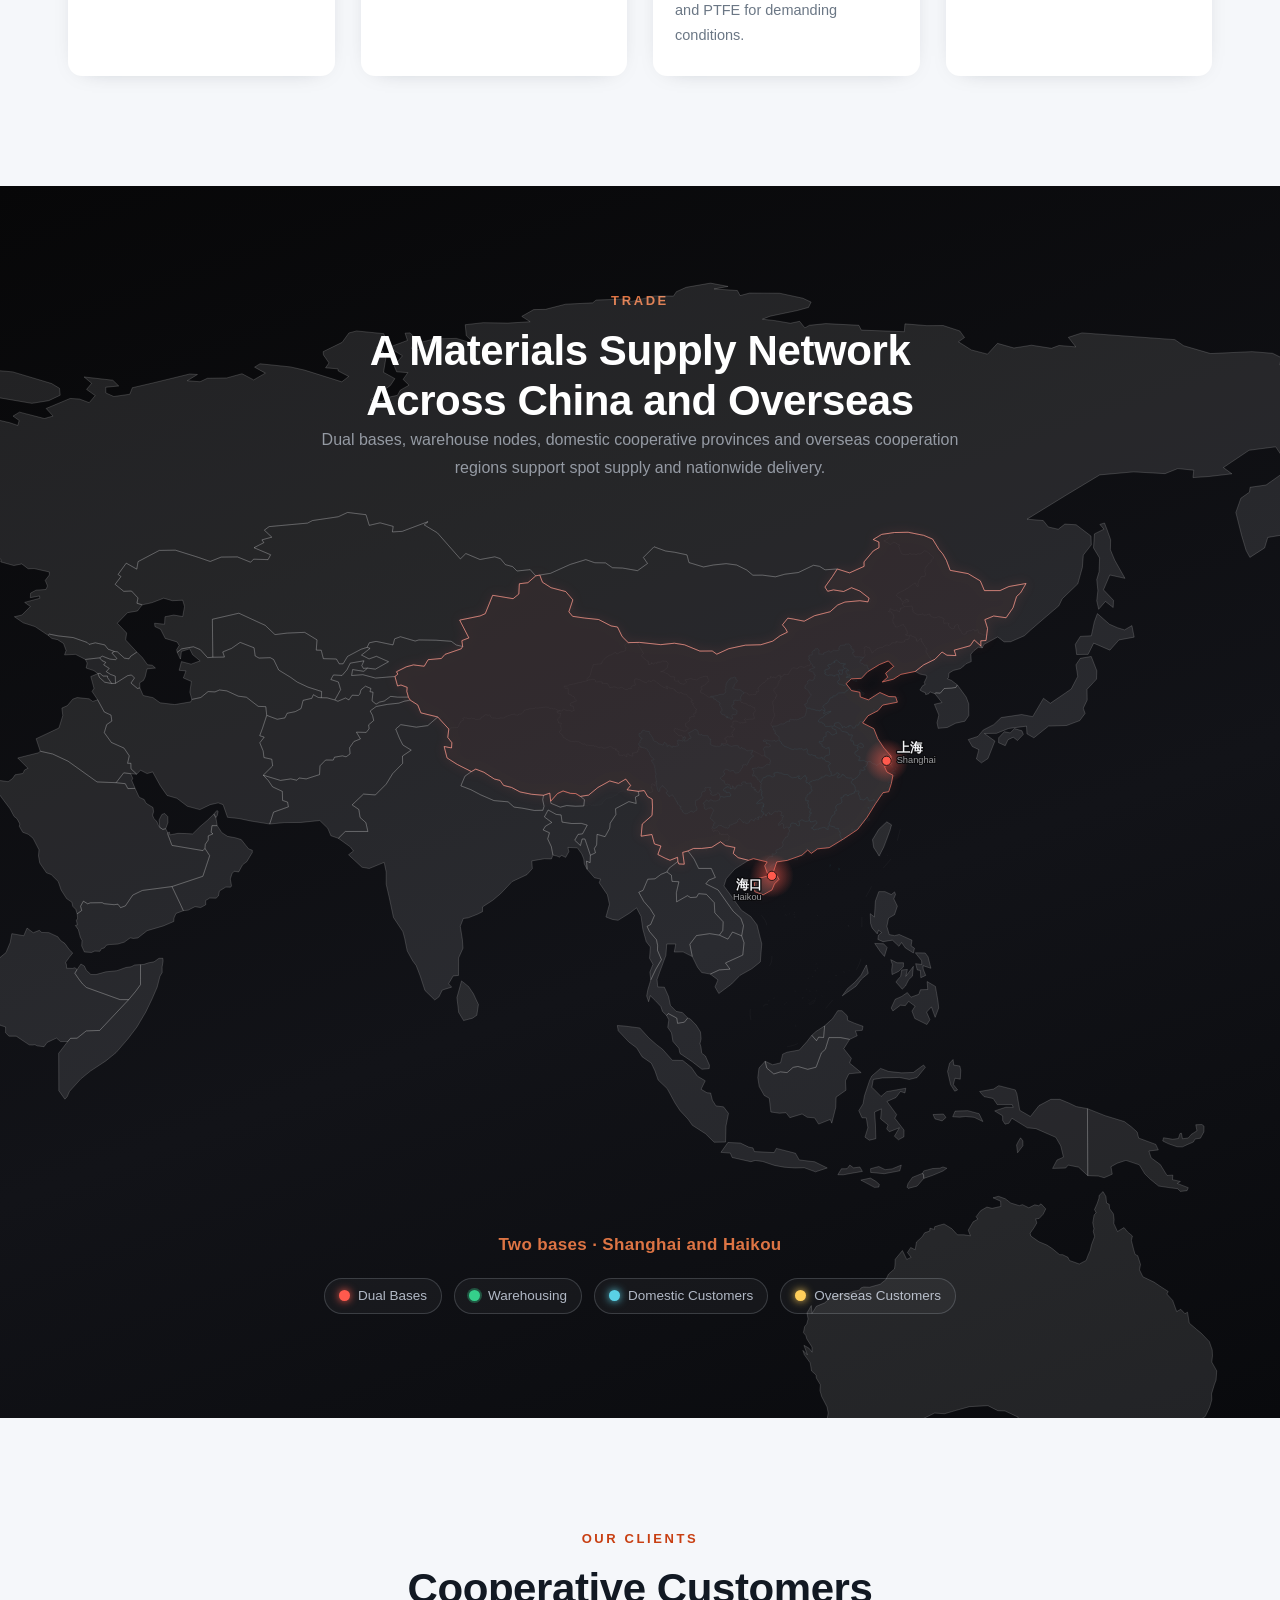
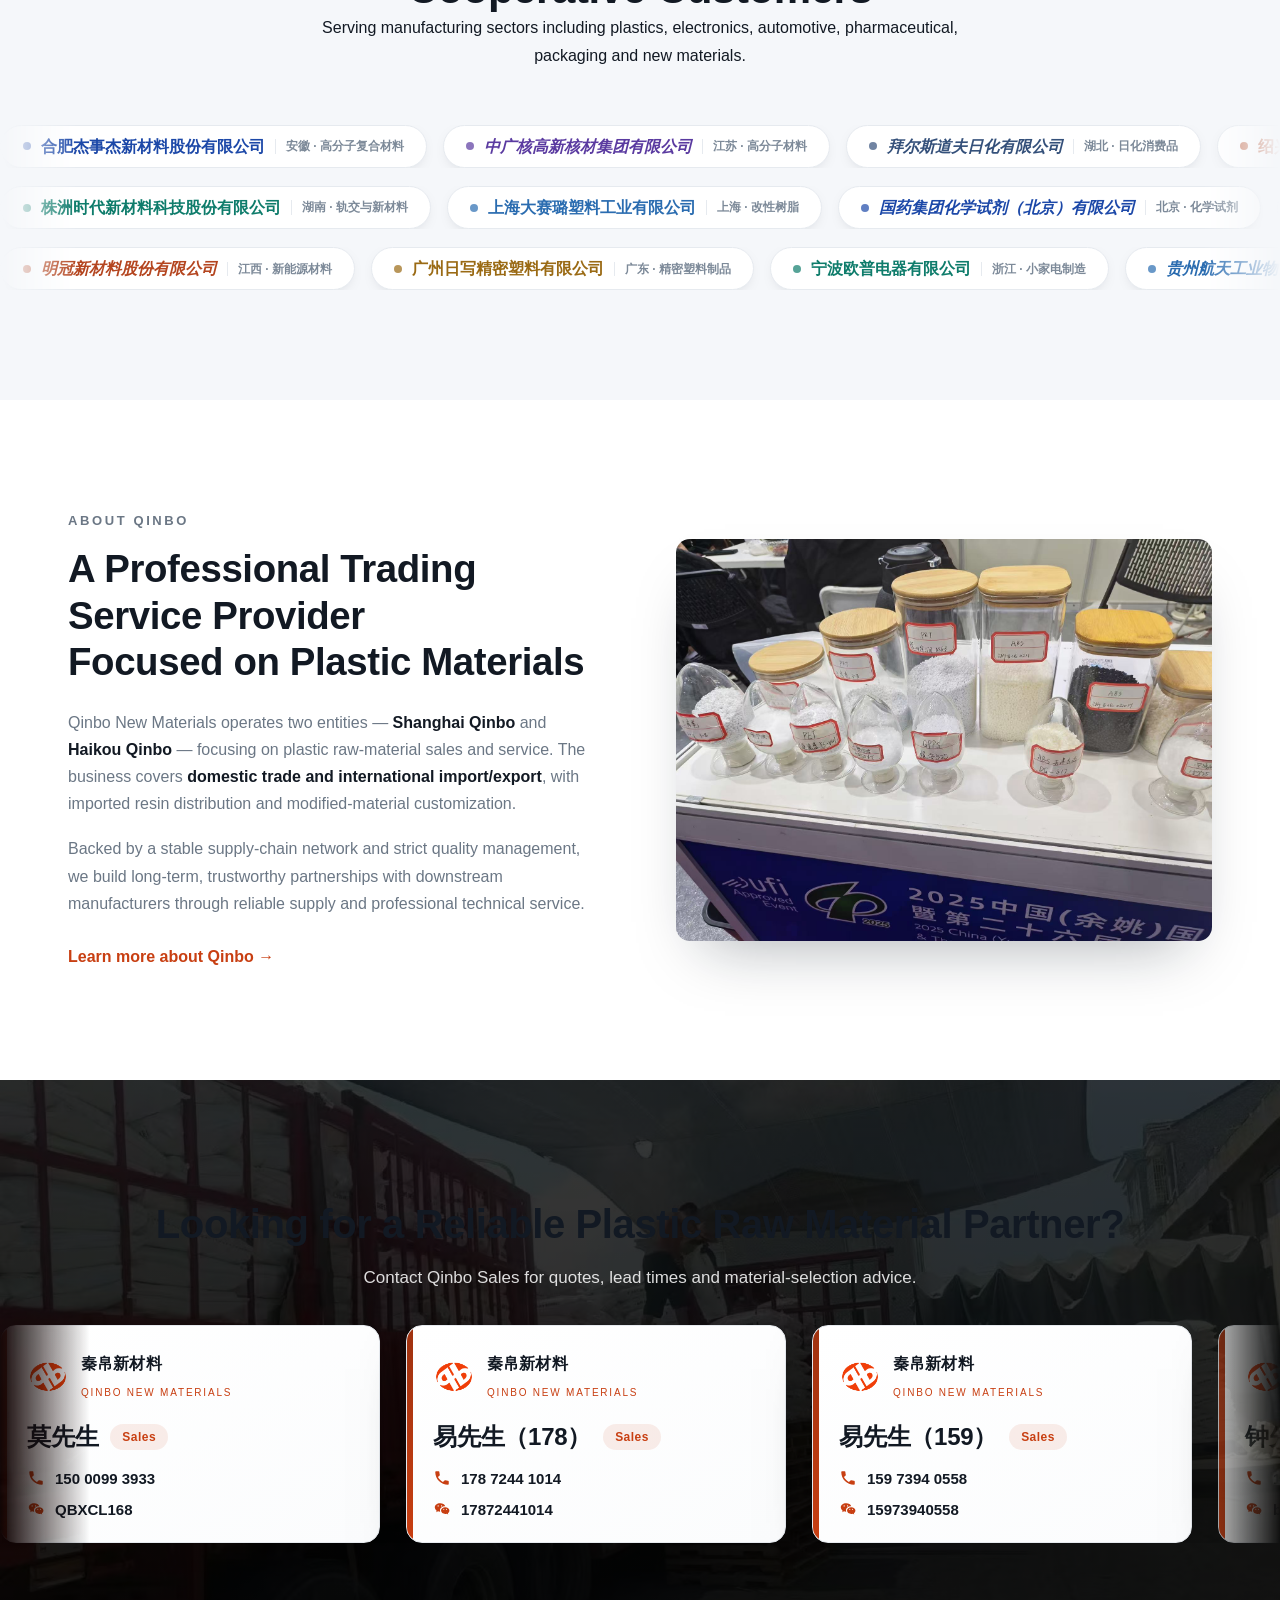
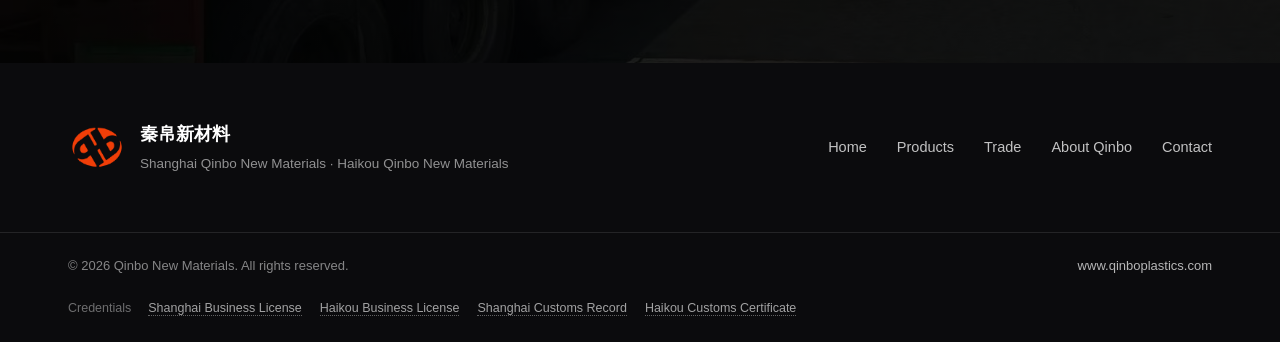
==== commit 23625233: "fix(hero): 把 .hero-overlay 移出 .hero-media + 加强亮模式 overlay 不透明度 上一版 c7cb2ed 改了 z-index 但 .hero-overla" ====
--- a/en/index.html
+++ b/en/index.html
@@ -141,8 +141,8 @@
 <section class="hero">
   <div class="hero-media">
     <img src="assets/img/photos/real/hero-warehouse.jpg" alt="秦帛新材料 塑料原料仓储" />
-    <div class="hero-overlay"></div>
-  </div>
+  </div>
+  <div class="hero-overlay"></div>
   <div class="container hero-content">
     <p class="hero-eyebrow">SHANGHAI · HAIKOU QINBO NEW MATERIALS</p>
     <h1 data-i18n="home.heroTitle">Connecting a Better Future<br/>Through Materials</h1>
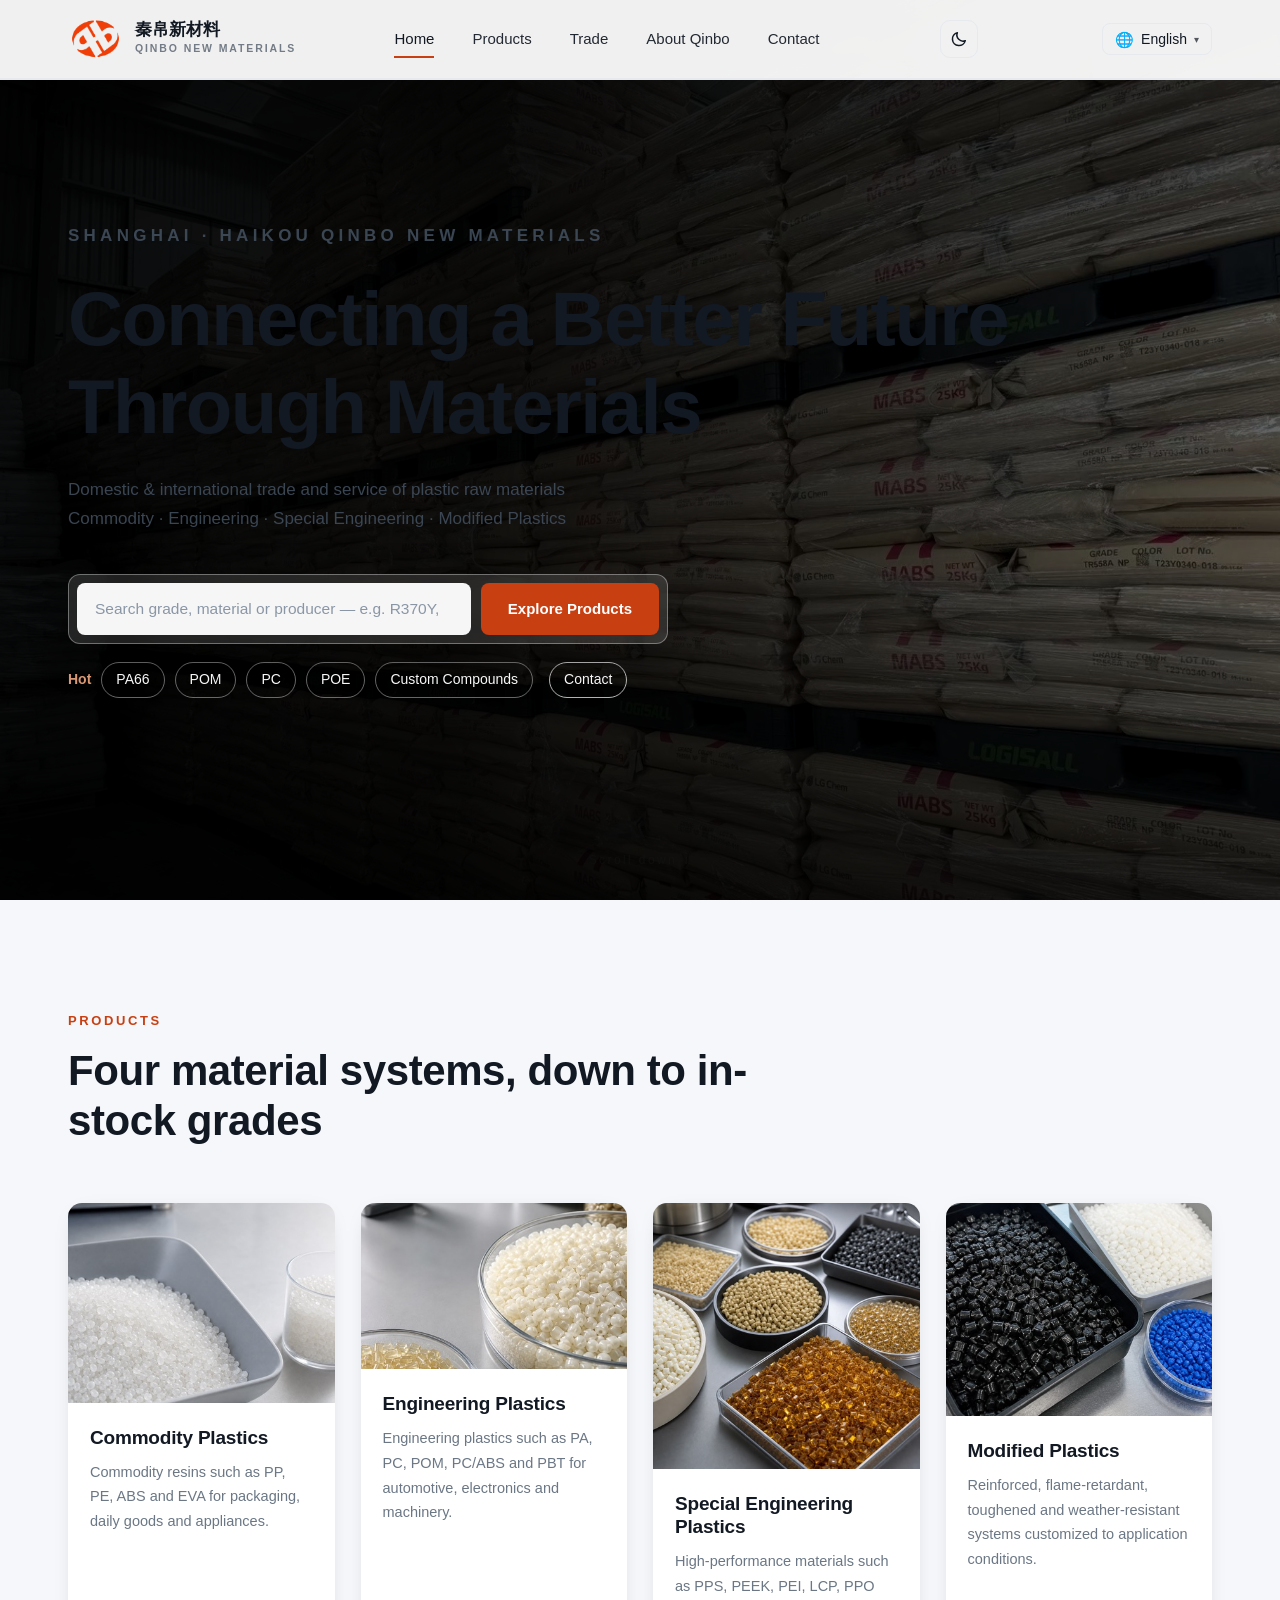
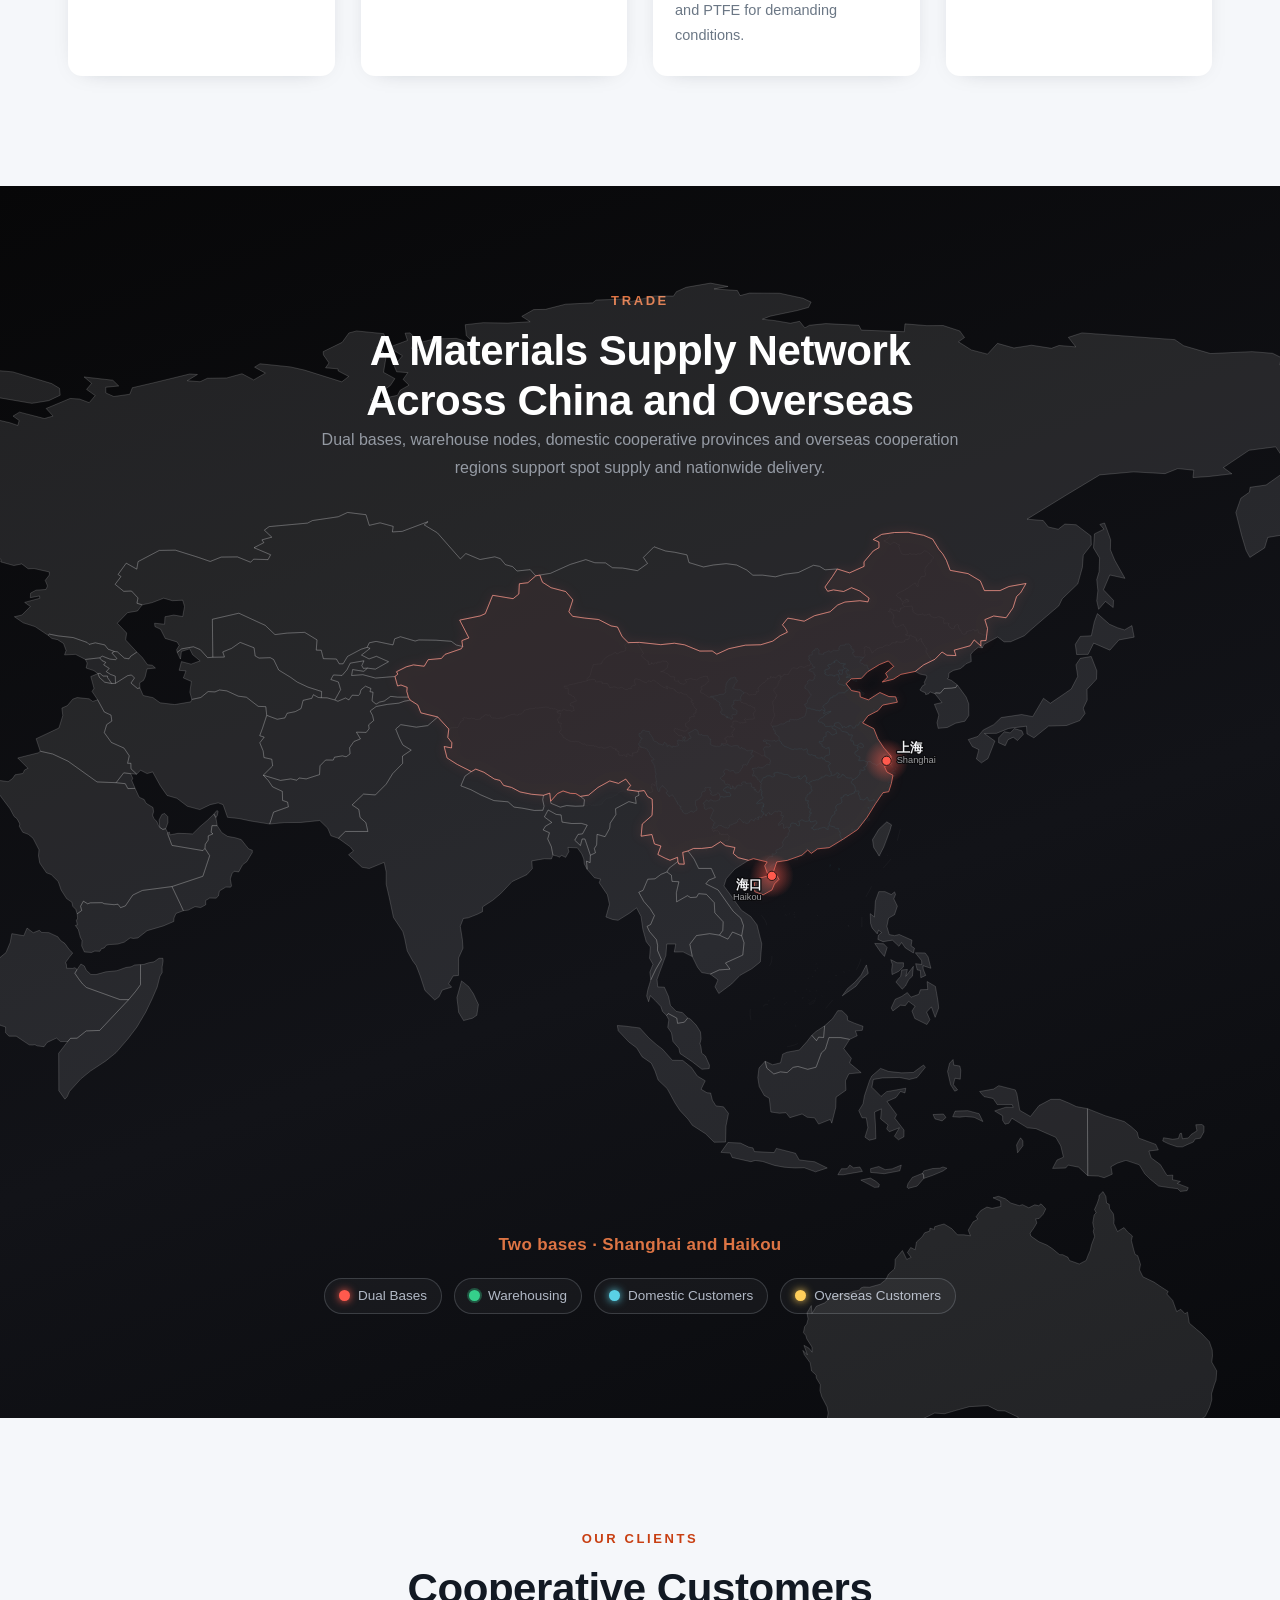
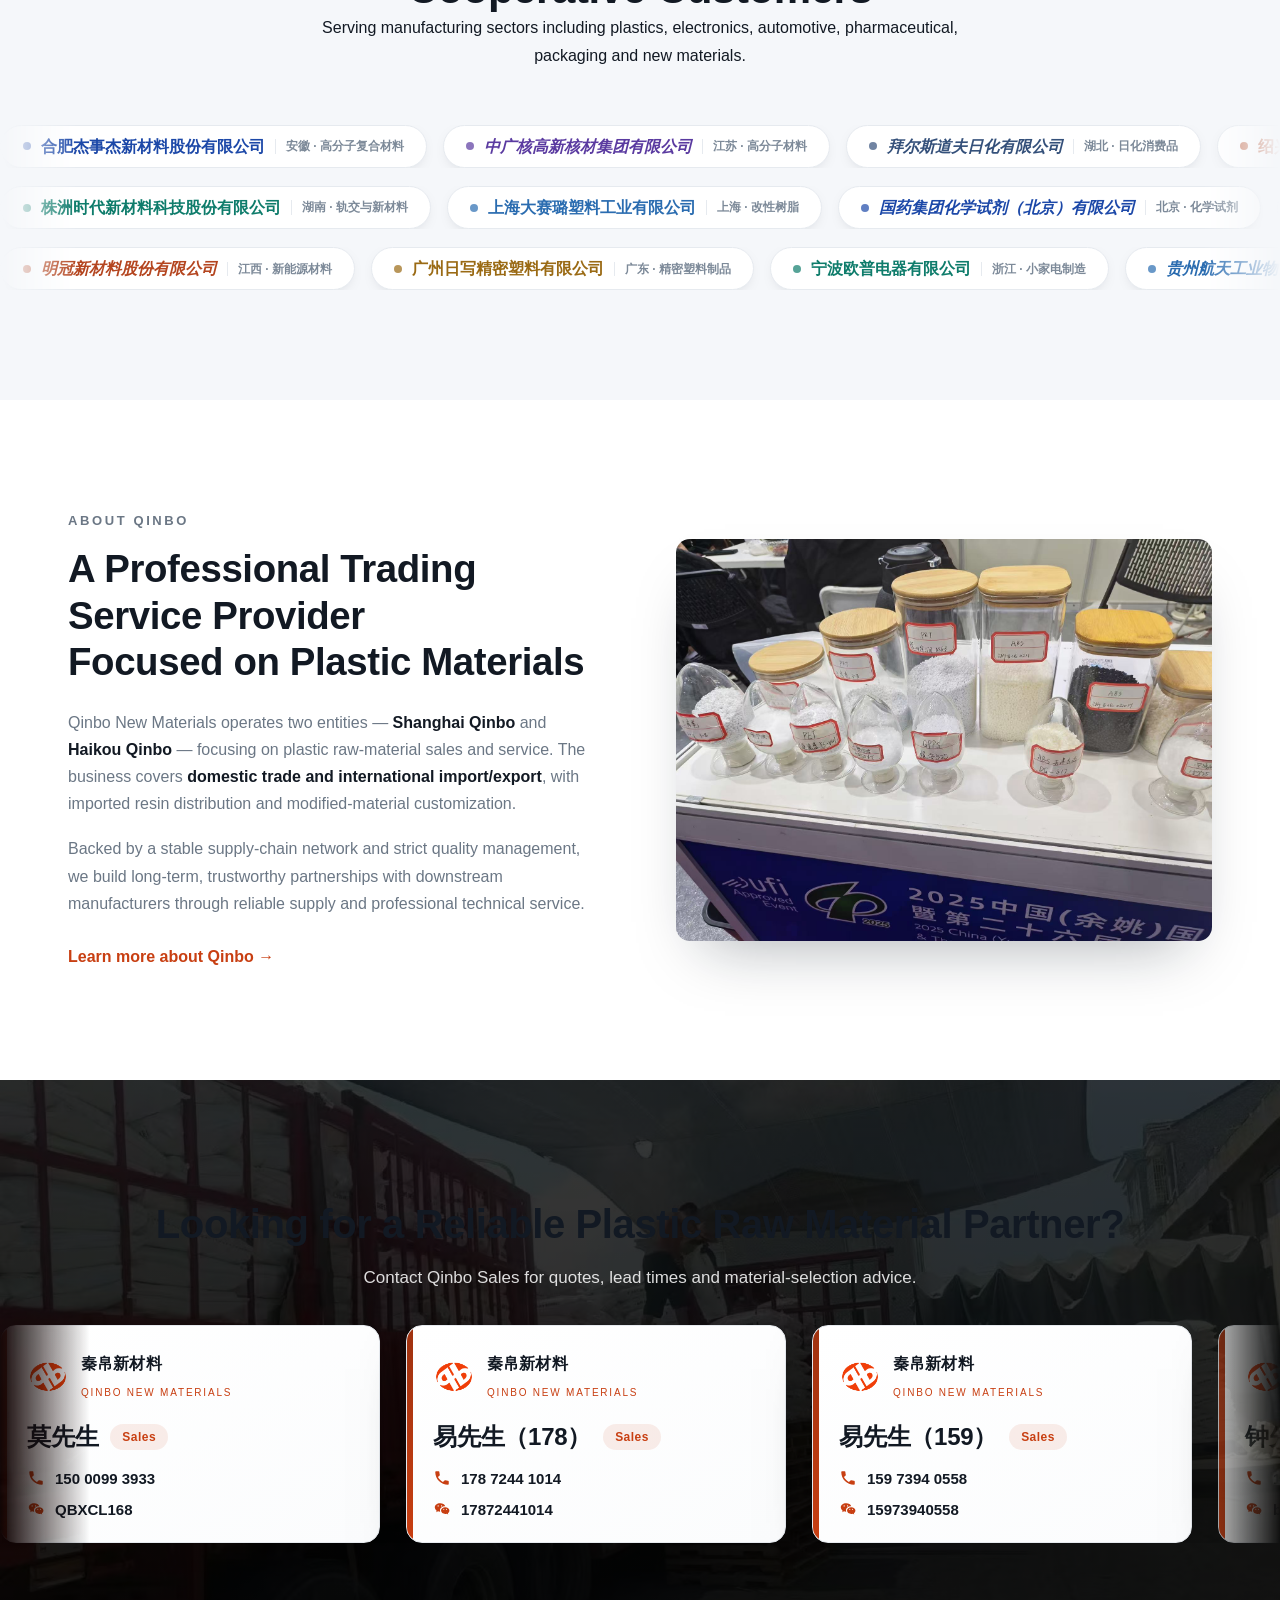
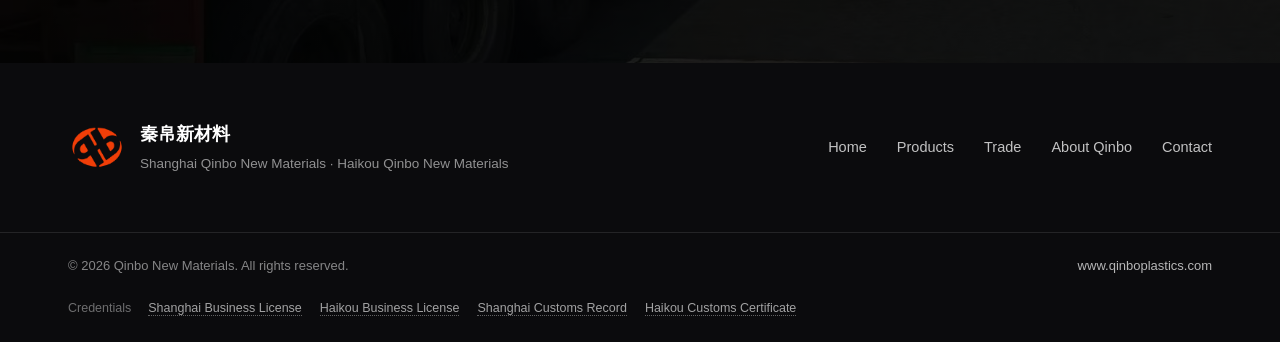
==== commit 498e93c8: "fix(hero): overlay 加深加宽 — 全屏 55%+ 黑，文字区 92%+ 目的：盖住背景图本身不精细的细节，让首屏 hero 文字清晰可读  改动： - 横向：0% 95% → 40%" ====
--- a/en/index.html
+++ b/en/index.html
@@ -44,7 +44,7 @@
 .brand-text em{display:block;font-size:11px;font-style:normal;color:var(--ink-soft);letter-spacing:.05em}
 .nav-menu{display:flex;gap:6px;align-items:center}
 .nav-menu a{padding:8px 12px;border-radius:8px;color:var(--ink-2);font-size:14px;font-weight:500}
-.hero,.page-banner{padding:80px 0 60px;background:var(--bg-soft)}
+.hero,.page-banner{padding:80px 0 60px;background:#0b0c10;color:#fff}
 .hero h1,.page-banner h1{font-size:44px;line-height:1.15;margin:0 0 16px}
 .hero p,.page-banner p{font-size:17px;color:var(--ink-soft);max-width:680px}
 .qb-load-fail{display:none;position:fixed;left:0;right:0;bottom:0;padding:10px 16px;background:#fff8e1;color:#7a5b00;border-top:1px solid #f0d479;font-size:13px;z-index:9999;text-align:center}
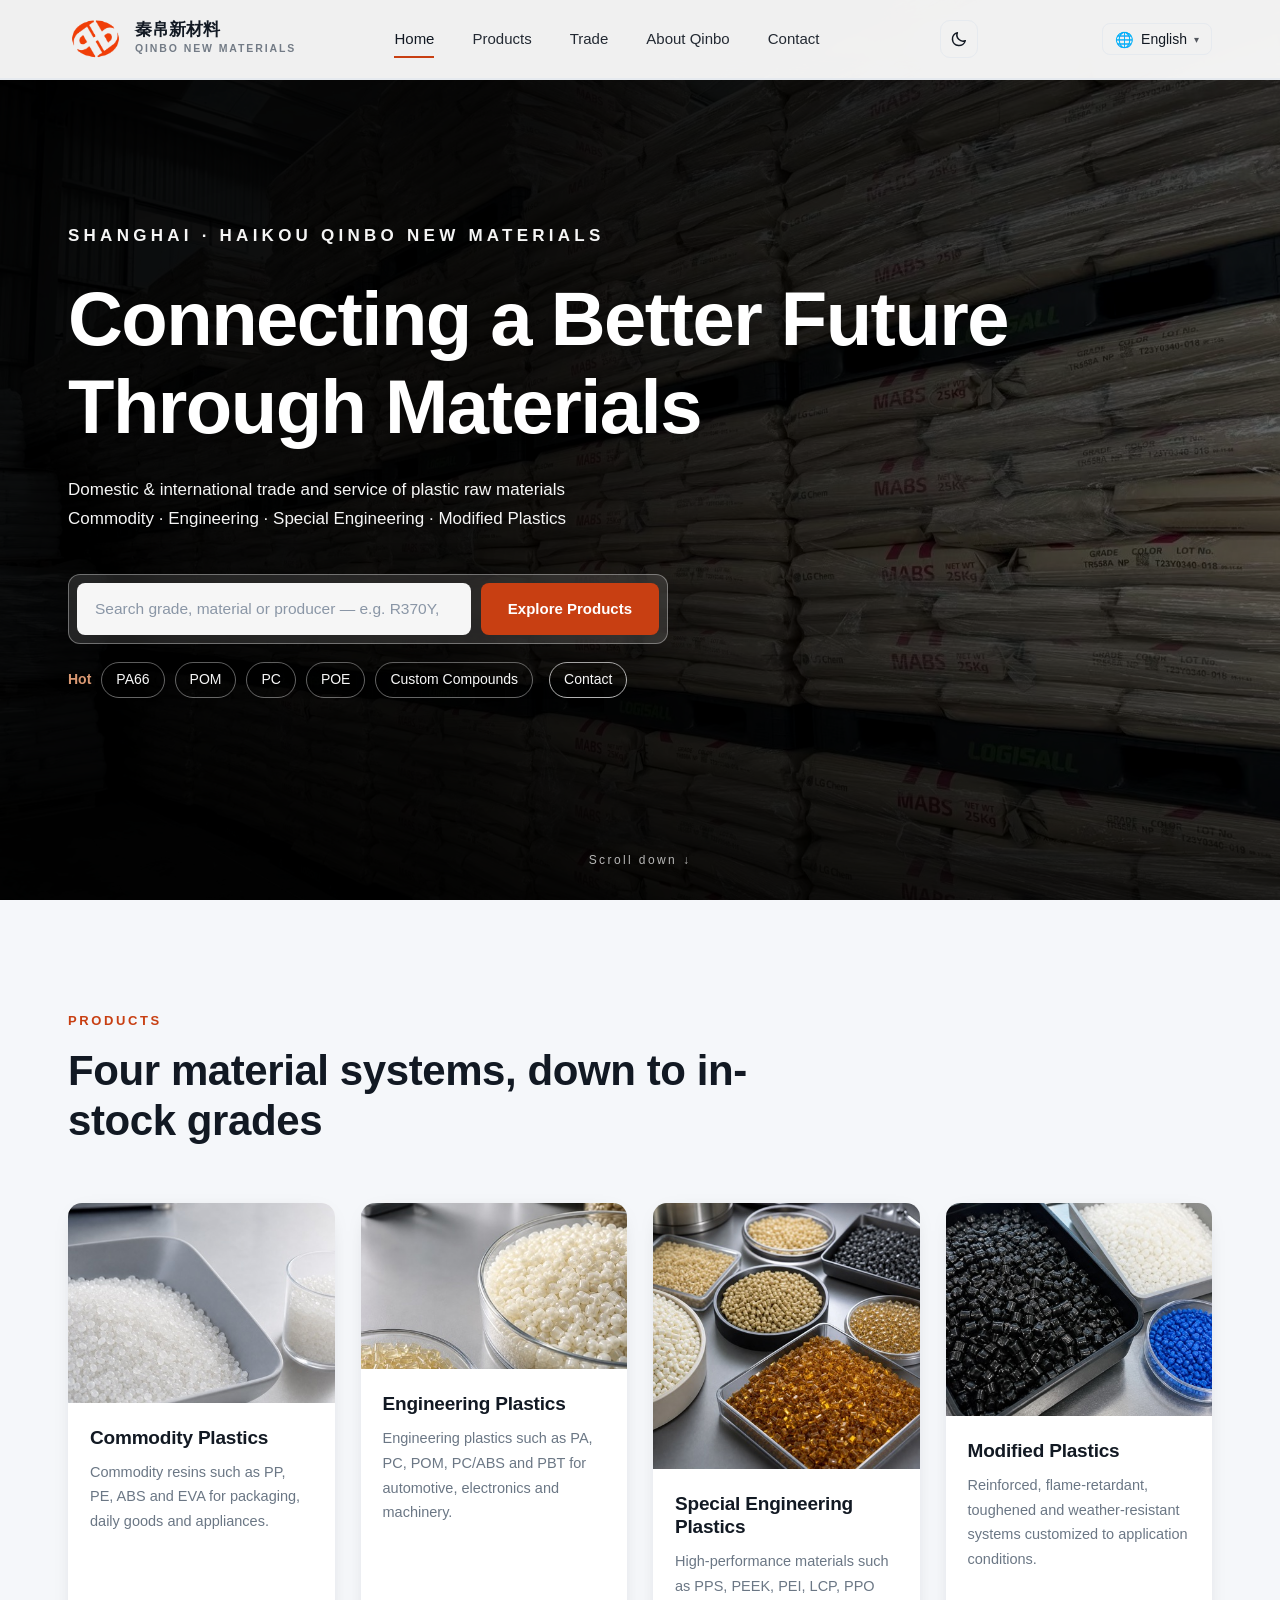
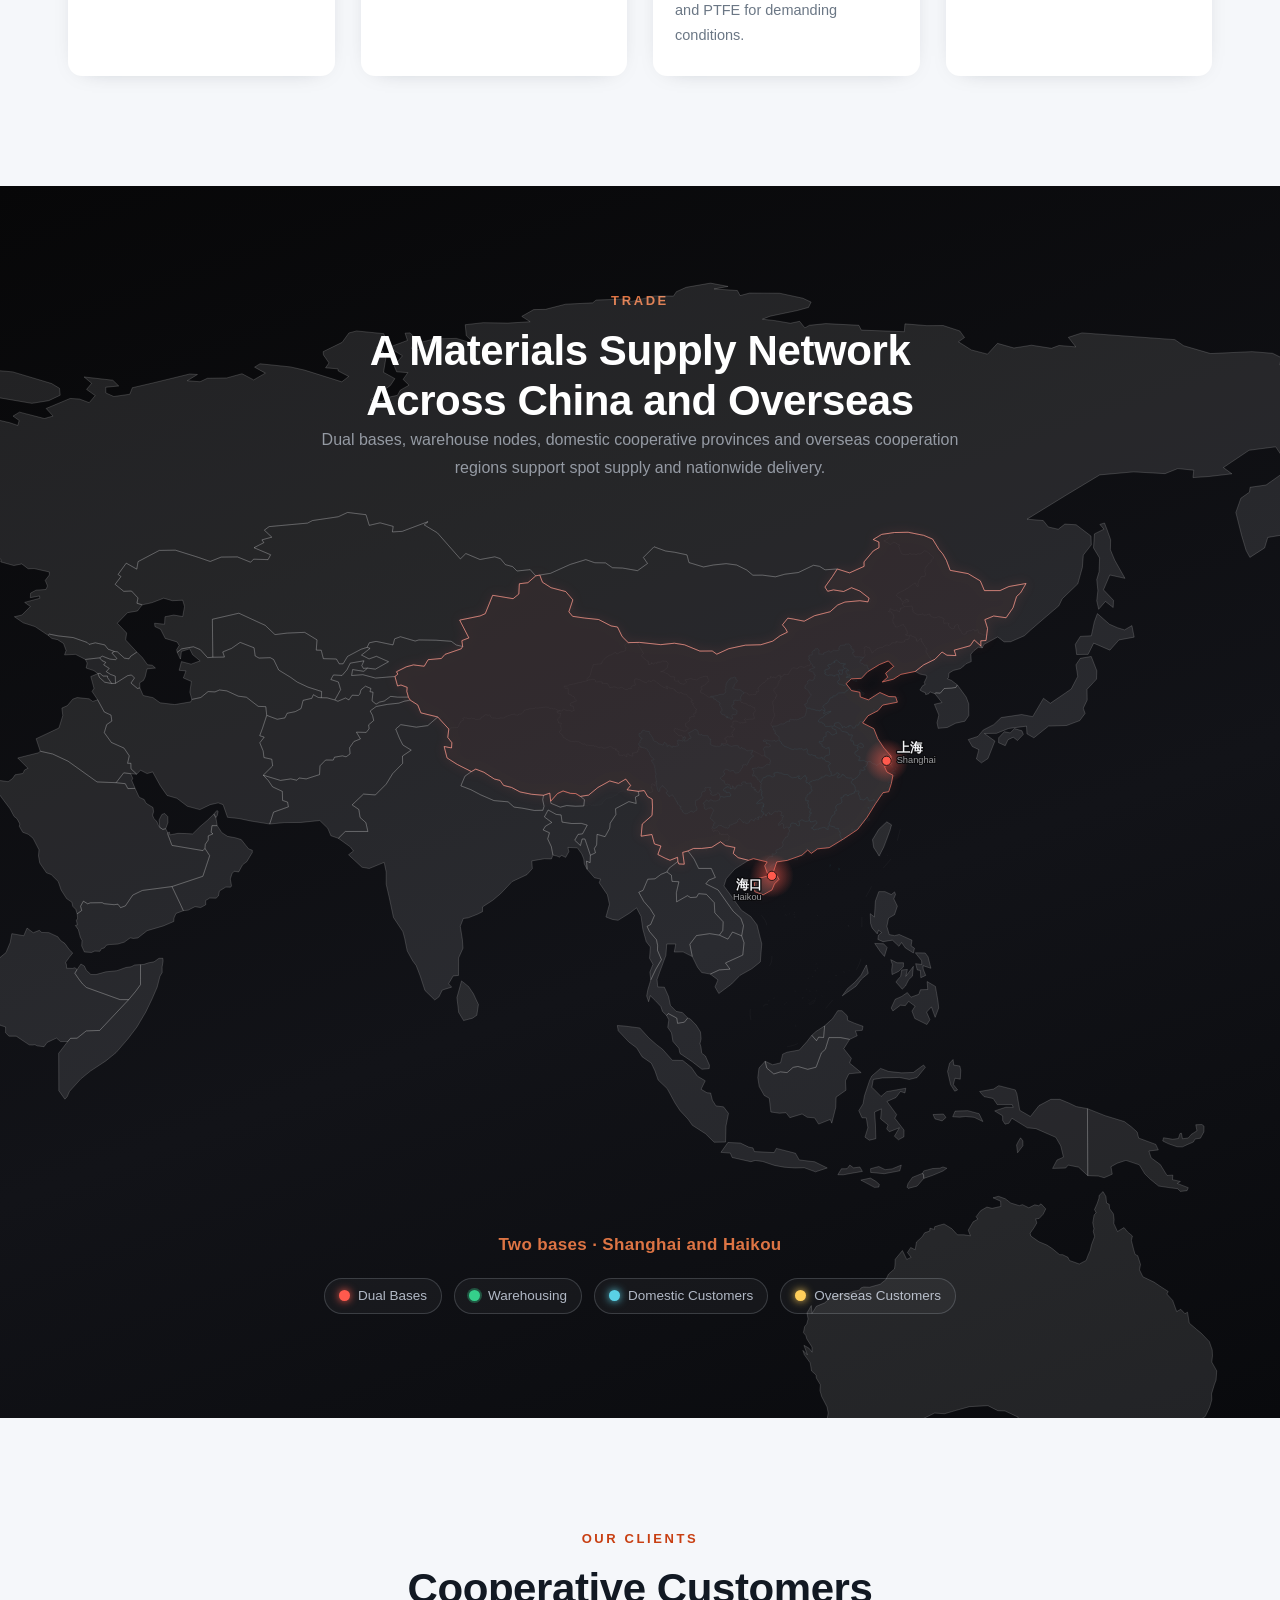
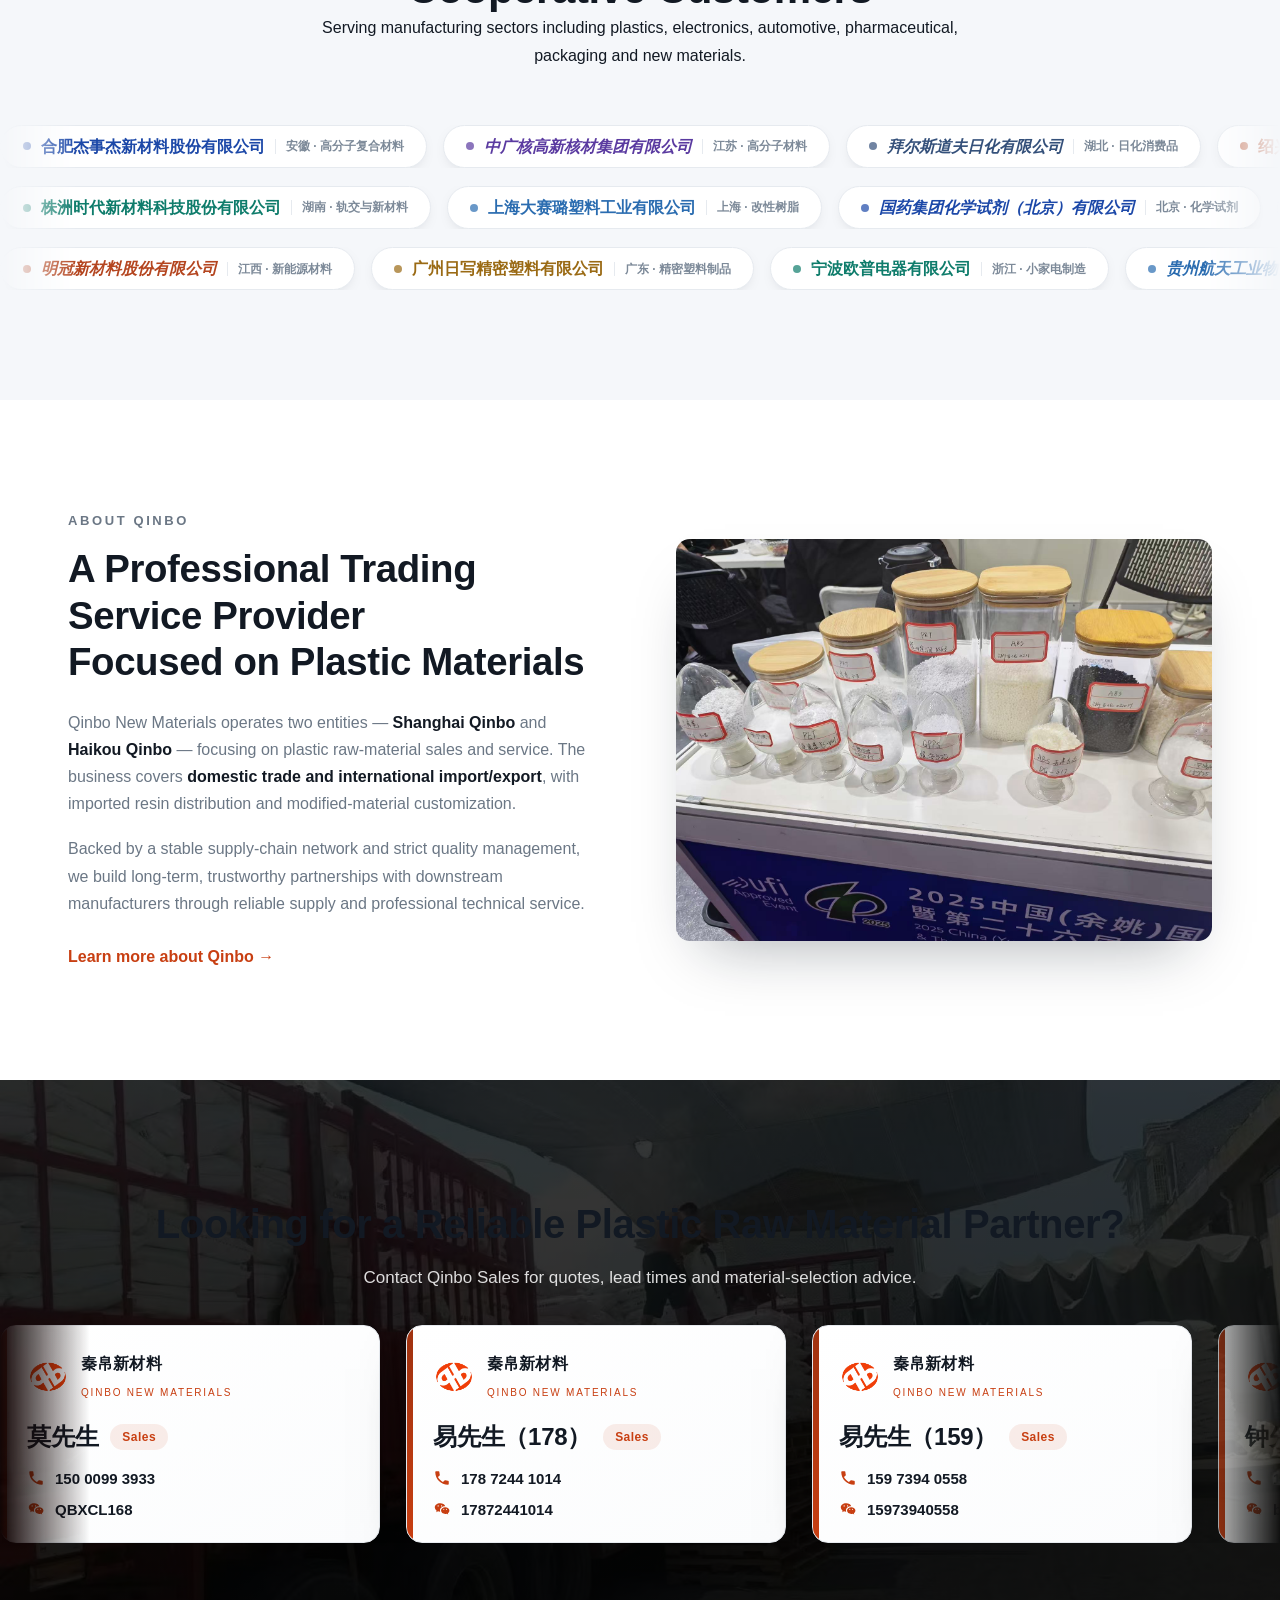
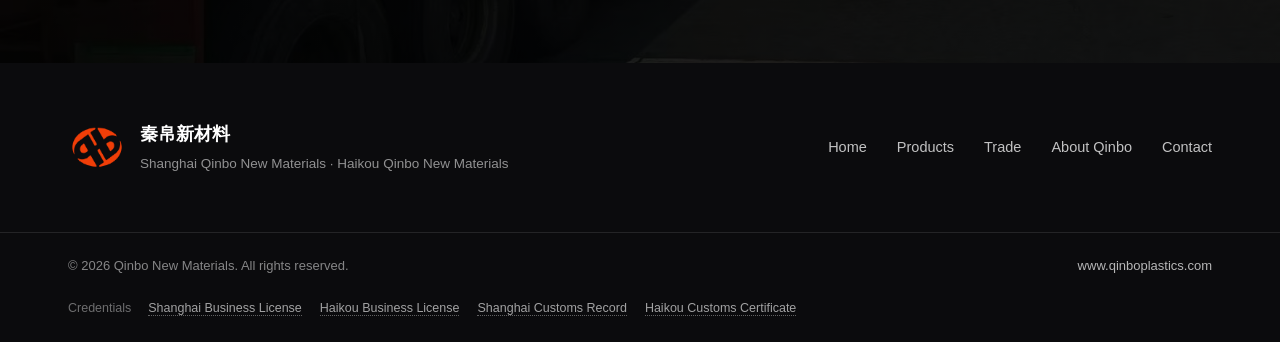
==== commit 90c6ed7a: "style: 强化首页首屏文字可读性" ====
--- a/en/index.html
+++ b/en/index.html
@@ -45,8 +45,19 @@
 .nav-menu{display:flex;gap:6px;align-items:center}
 .nav-menu a{padding:8px 12px;border-radius:8px;color:var(--ink-2);font-size:14px;font-weight:500}
 .hero,.page-banner{padding:80px 0 60px;background:#0b0c10;color:#fff}
-.hero h1,.page-banner h1{font-size:44px;line-height:1.15;margin:0 0 16px}
-.hero p,.page-banner p{font-size:17px;color:var(--ink-soft);max-width:680px}
+.hero{position:relative;isolation:isolate}
+.hero-overlay{
+  position:absolute;inset:0;z-index:1;pointer-events:none;
+  background:
+    linear-gradient(100deg,rgba(0,0,0,.95) 0%,rgba(0,0,0,.92) 40%,rgba(0,0,0,.78) 65%,rgba(0,0,0,.55) 100%),
+    linear-gradient(180deg,rgba(0,0,0,.50) 0%,rgba(0,0,0,.10) 25%,rgba(0,0,0,0) 65%,rgba(0,0,0,.70) 100%);
+}
+.hero h1,.page-banner h1{font-size:44px;line-height:1.15;margin:0 0 16px;color:#fff}
+.hero h1{letter-spacing:-.01em}
+.hero .hero-content,.hero .hero-content *{color:#fff}
+.hero-search input{color:#121923}
+.hero p,.page-banner p{font-size:17px;color:#ecf2ff;max-width:680px;opacity:.96}
+.hero-scroll{z-index:2}
 .qb-load-fail{display:none;position:fixed;left:0;right:0;bottom:0;padding:10px 16px;background:#fff8e1;color:#7a5b00;border-top:1px solid #f0d479;font-size:13px;z-index:9999;text-align:center}
 .qb-load-fail.show{display:block}
 @media (max-width:768px){.container{padding:0 16px}.nav-menu{display:none}.hero h1,.page-banner h1{font-size:30px}}
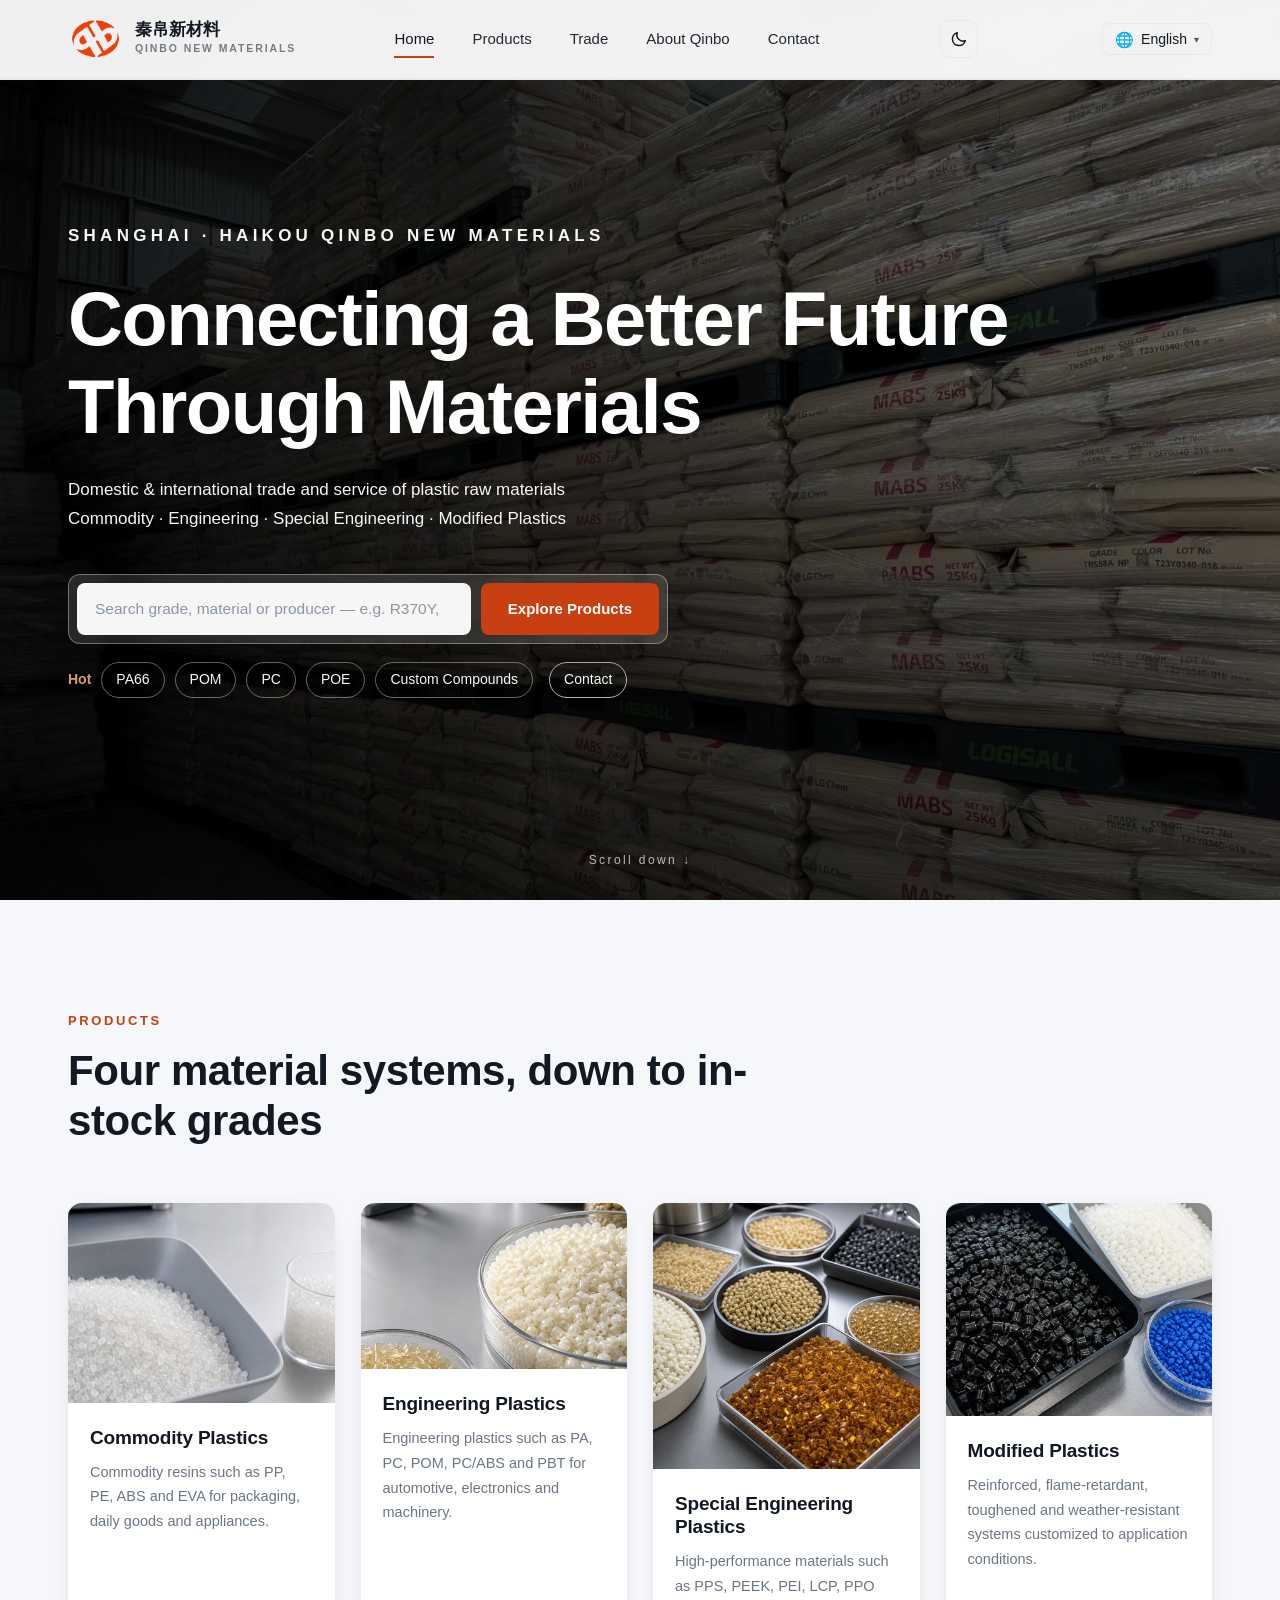
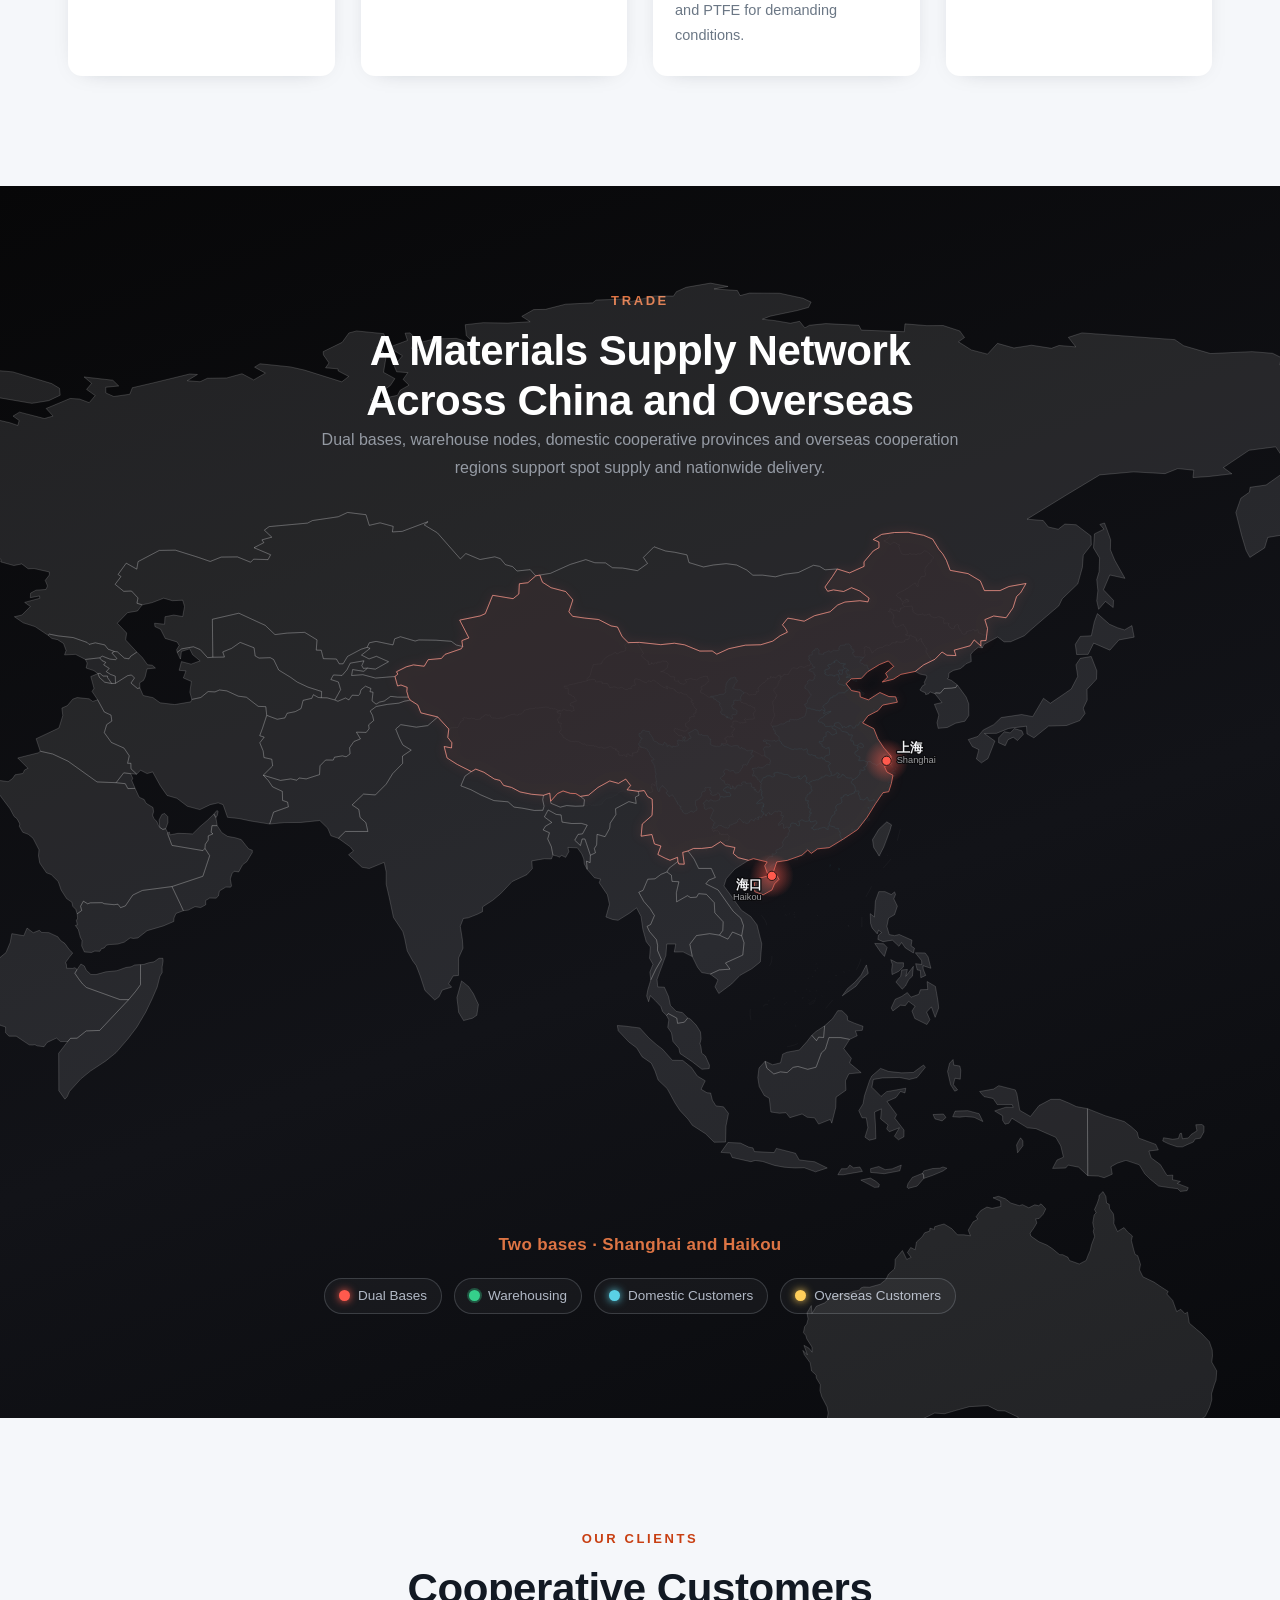
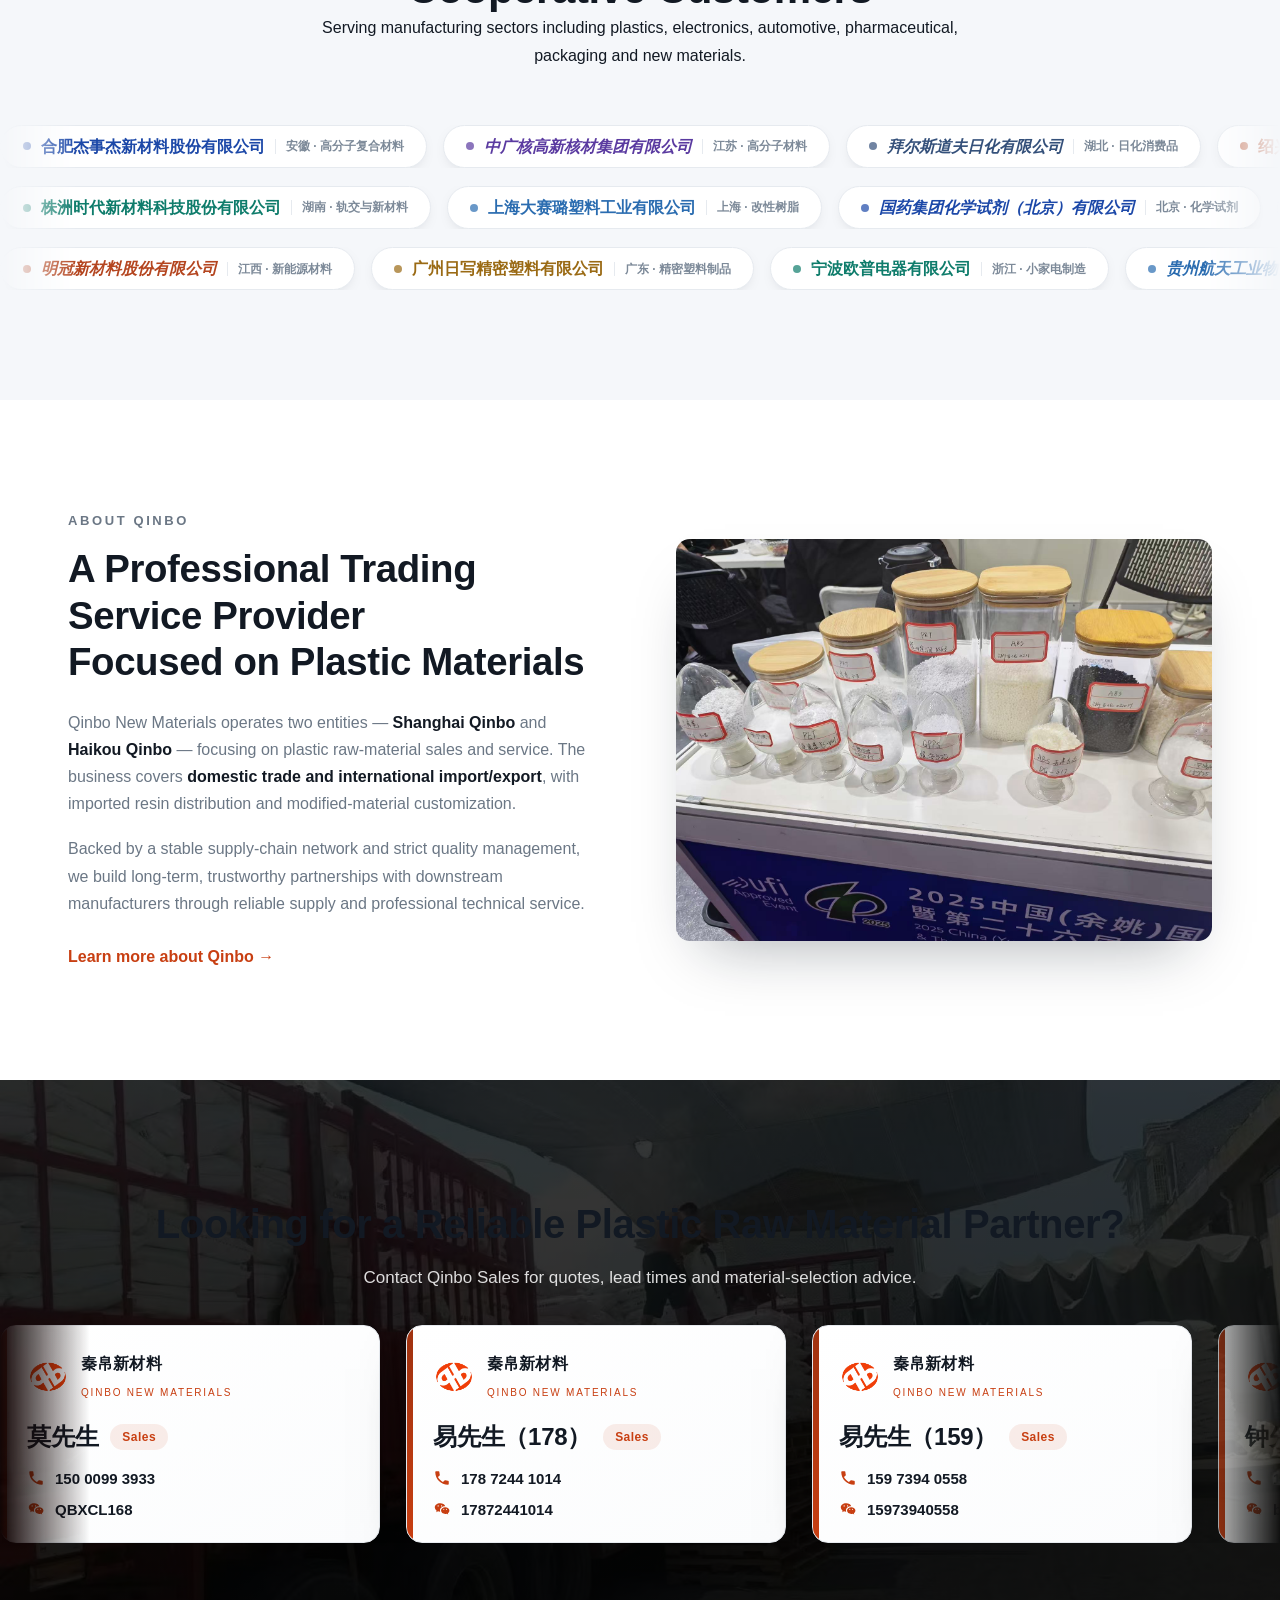
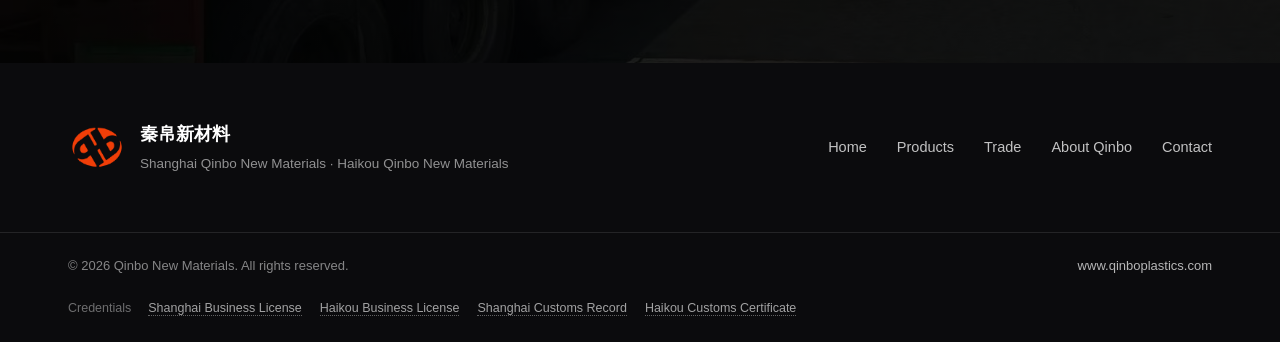
==== commit 01c28777: "fix(hero): 回退首屏蒙层亮度，保留可读性" ====
--- a/en/index.html
+++ b/en/index.html
@@ -49,8 +49,8 @@
 .hero-overlay{
   position:absolute;inset:0;z-index:1;pointer-events:none;
   background:
-    linear-gradient(100deg,rgba(0,0,0,.95) 0%,rgba(0,0,0,.92) 40%,rgba(0,0,0,.78) 65%,rgba(0,0,0,.55) 100%),
-    linear-gradient(180deg,rgba(0,0,0,.50) 0%,rgba(0,0,0,.10) 25%,rgba(0,0,0,0) 65%,rgba(0,0,0,.70) 100%);
+    linear-gradient(100deg,rgba(0,0,0,.92) 0%,rgba(0,0,0,.78) 38%,rgba(0,0,0,.56) 70%,rgba(0,0,0,.42) 100%),
+    linear-gradient(180deg,rgba(0,0,0,.30) 0%,rgba(0,0,0,.05) 30%,rgba(0,0,0,.55) 100%);
 }
 .hero h1,.page-banner h1{font-size:44px;line-height:1.15;margin:0 0 16px;color:#fff}
 .hero h1{letter-spacing:-.01em}
